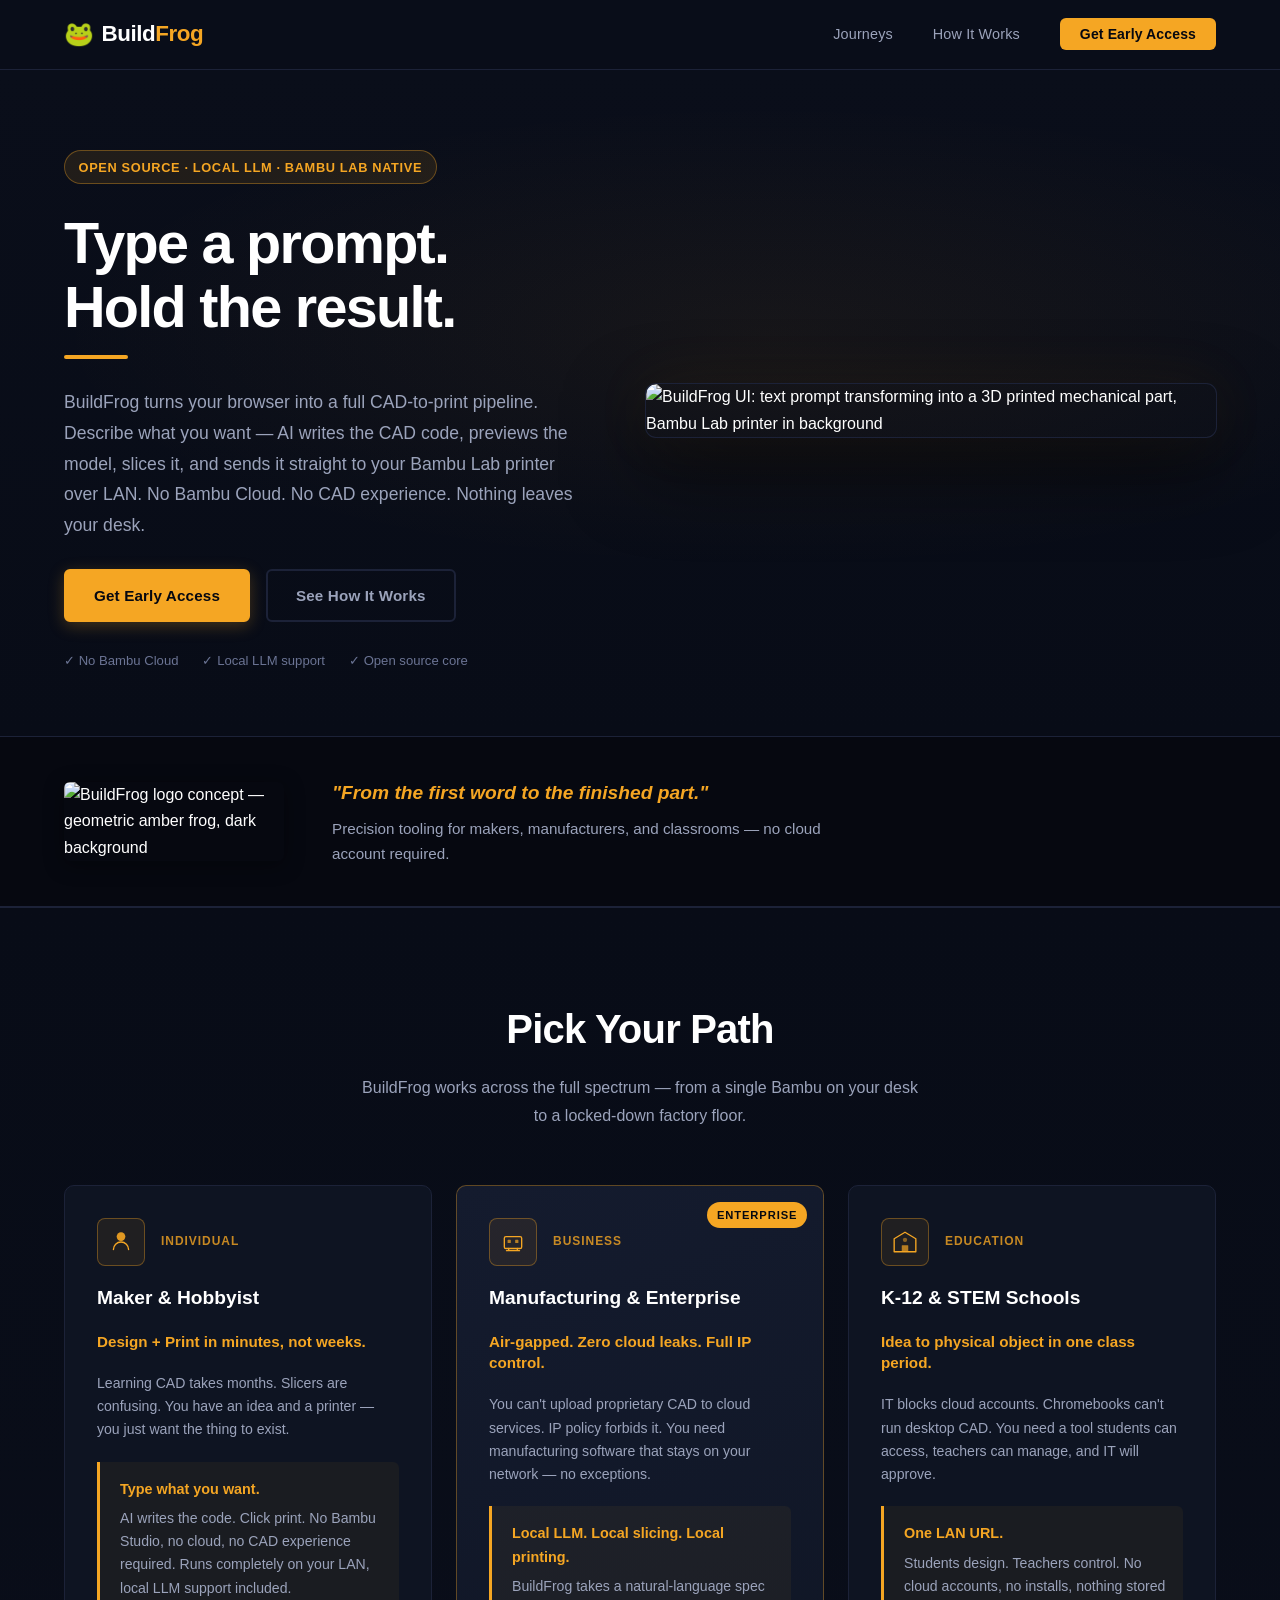
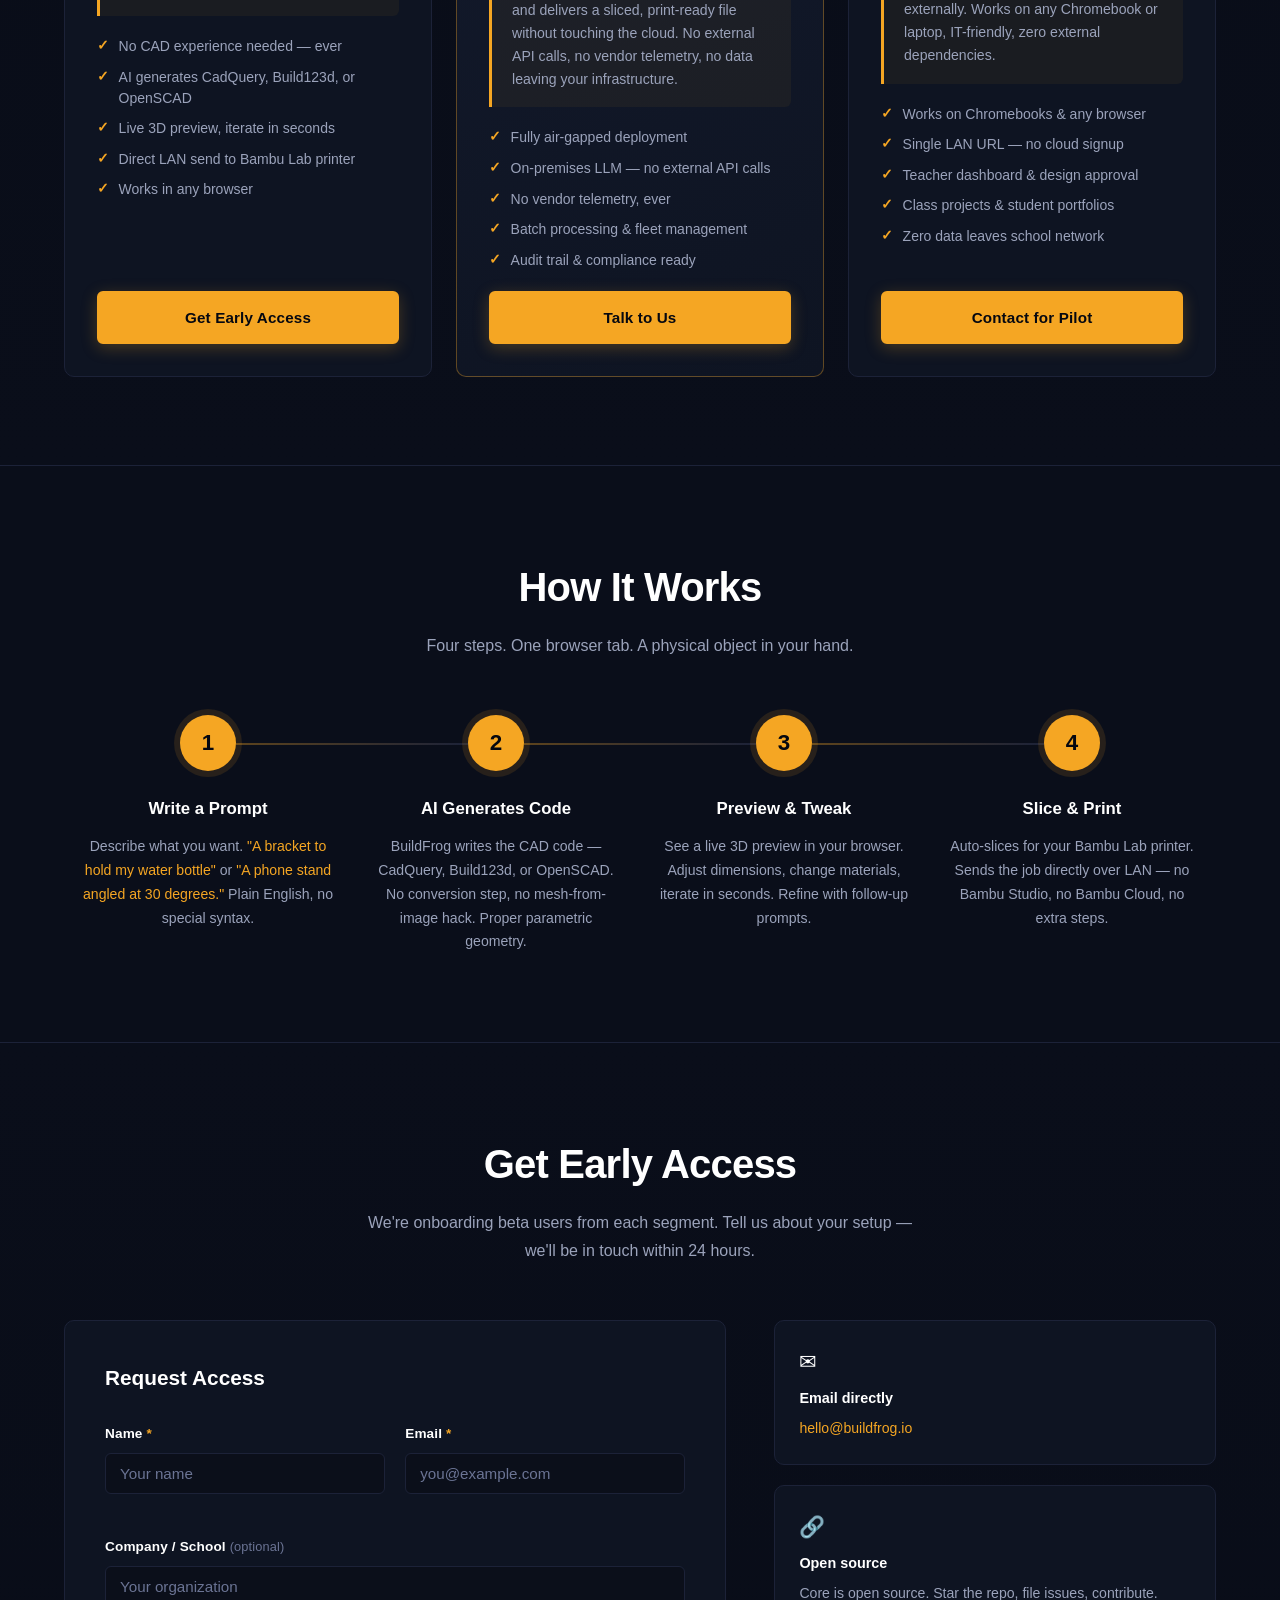
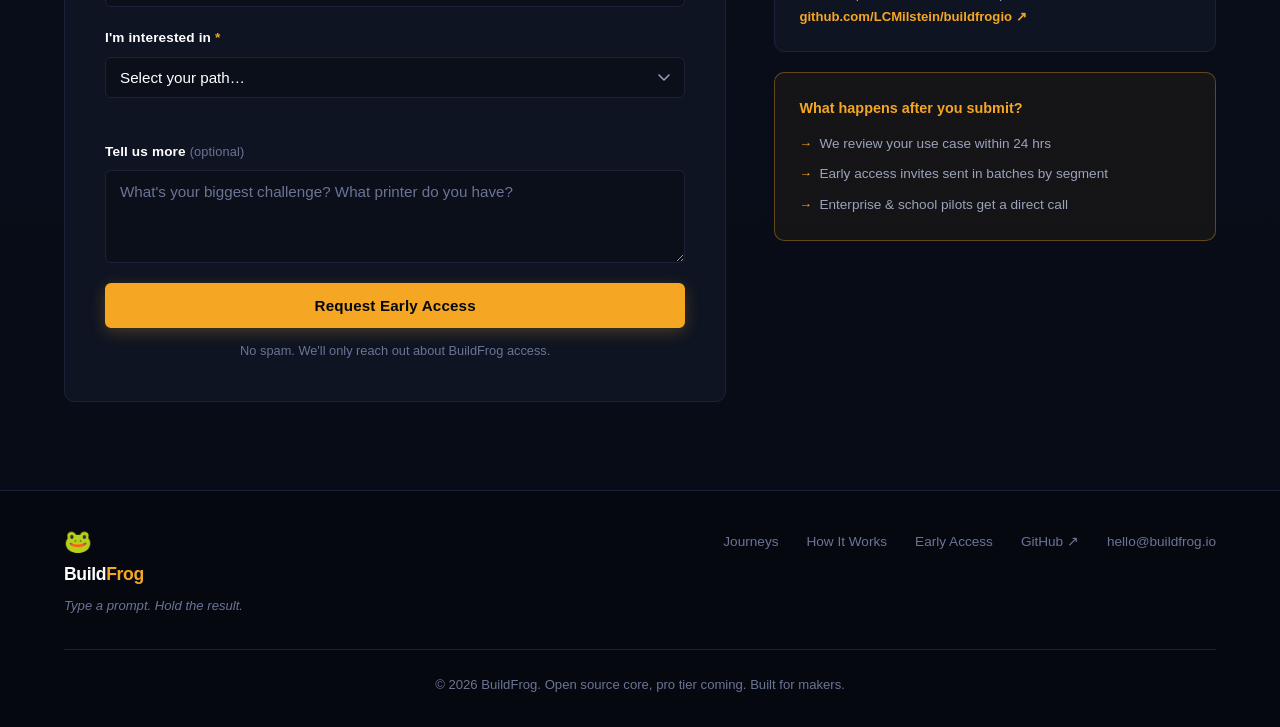
==== landing/index.html @ 538eec7e "BuildFrog — AI text-to-CAD + direct print pipeline Type a prompt, get a physical object. Browser-bas" ====
<!DOCTYPE html>
<html lang="en">
<head>
    <meta charset="UTF-8">
    <meta name="viewport" content="width=device-width, initial-scale=1.0">
    <title>BuildFrog — Type a prompt. Hold the result.</title>
    <meta name="description" content="BuildFrog turns your browser into a full CAD-to-print pipeline. Type what you want, AI generates the model, slices it, and sends it straight to your Bambu Lab printer. No cloud. No CAD experience required.">
    <link rel="stylesheet" href="style.css">
</head>
<body>

    <!-- Navigation -->
    <nav class="navbar" role="navigation" aria-label="Main navigation">
        <div class="container">
            <a href="#" class="logo" aria-label="BuildFrog home">
                <span class="logo-frog">&#x1F438;</span>
                <span class="logo-text">Build<span class="logo-accent">Frog</span></span>
            </a>
            <ul class="nav-links">
                <li><a href="#journeys">Journeys</a></li>
                <li><a href="#how-it-works">How It Works</a></li>
                <li><a href="#contact" class="nav-cta">Get Early Access</a></li>
            </ul>
            <button class="nav-toggle" aria-label="Toggle navigation" aria-expanded="false" aria-controls="nav-links-mobile">
                <span></span><span></span><span></span>
            </button>
        </div>
        <div class="nav-mobile" id="nav-links-mobile" aria-hidden="true">
            <ul>
                <li><a href="#journeys">Journeys</a></li>
                <li><a href="#how-it-works">How It Works</a></li>
                <li><a href="#contact">Get Early Access</a></li>
            </ul>
        </div>
    </nav>

    <!-- Hero Section -->
    <section class="hero" aria-labelledby="hero-heading">
        <div class="container">
            <div class="hero-content">
                <div class="hero-badge">Open Source · Local LLM · Bambu Lab Native</div>
                <h1 class="hero-title" id="hero-heading">Type a prompt.<br>Hold the result.</h1>
                <p class="hero-subtitle">
                    BuildFrog turns your browser into a full CAD-to-print pipeline. Describe what you want — AI writes the CAD code, previews the model, slices it, and sends it straight to your Bambu Lab printer over LAN. No Bambu Cloud. No CAD experience. Nothing leaves your desk.
                </p>
                <div class="hero-cta">
                    <a href="#contact" class="btn btn-primary">Get Early Access</a>
                    <!-- TODO: Replace with public GitHub repo URL -->
                    <!-- <a href="https://github.com/LCMilstein/buildfrogio" class="btn btn-secondary" target="_blank" rel="noopener noreferrer">View on GitHub</a> -->
                    <a href="#how-it-works" class="btn btn-ghost">See How It Works</a>
                </div>
                <div class="hero-trust">
                    <span>&#10003; No Bambu Cloud</span>
                    <span>&#10003; Local LLM support</span>
                    <span>&#10003; Open source core</span>
                </div>
            </div>
            <div class="hero-image">
                <img
                    src="https://v3b.fal.media/files/b/0a9d69f2/C8vkOnry73rWMumjMCuA2.jpg"
                    alt="BuildFrog UI: text prompt transforming into a 3D printed mechanical part, Bambu Lab printer in background"
                    loading="eager"
                />
            </div>
        </div>
    </section>

    <!-- Brand / Logo Section -->
    <section class="brand-strip" aria-hidden="true">
        <div class="container brand-strip-inner">
            <img
                src="https://v3b.fal.media/files/b/0a9d69ee/hjXOh2X1Ez4b54P9T4LZM.jpg"
                alt="BuildFrog logo concept — geometric amber frog, dark background"
                class="brand-logo-img"
                loading="lazy"
            />
            <div class="brand-strip-copy">
                <p class="brand-strip-tagline">"From the first word to the finished part."</p>
                <p class="brand-strip-sub">Precision tooling for makers, manufacturers, and classrooms — no cloud account required.</p>
            </div>
        </div>
    </section>

    <!-- Three Journeys Section -->
    <section class="journeys" id="journeys" aria-labelledby="journeys-heading">
        <div class="container">
            <h2 class="section-title" id="journeys-heading">Pick Your Path</h2>
            <p class="section-subtitle">BuildFrog works across the full spectrum — from a single Bambu on your desk to a locked-down factory floor.</p>
            <div class="journeys-grid">

                <!-- Individual Journey -->
                <div class="journey-card individual" tabindex="0">
                    <div class="journey-card-top">
                        <div class="journey-icon" aria-hidden="true">
                            <svg viewBox="0 0 48 48" fill="none" xmlns="http://www.w3.org/2000/svg">
                                <circle cx="24" cy="14" r="8" fill="#F5A623" opacity="0.9"/>
                                <path d="M10 38c0-7.732 6.268-14 14-14s14 6.268 14 14" stroke="#F5A623" stroke-width="2.5" stroke-linecap="round" fill="none"/>
                            </svg>
                        </div>
                        <div class="journey-label">Individual</div>
                    </div>
                    <h3 class="journey-title">Maker &amp; Hobbyist</h3>
                    <p class="journey-headline">Design + Print in minutes, not weeks.</p>
                    <p class="journey-problem">
                        Learning CAD takes months. Slicers are confusing. You have an idea and a printer — you just want the thing to exist.
                    </p>
                    <blockquote class="journey-value">
                        <strong>Type what you want.</strong> AI writes the code. Click print. No Bambu Studio, no cloud, no CAD experience required. Runs completely on your LAN, local LLM support included.
                    </blockquote>
                    <ul class="journey-benefits">
                        <li>No CAD experience needed — ever</li>
                        <li>AI generates CadQuery, Build123d, or OpenSCAD</li>
                        <li>Live 3D preview, iterate in seconds</li>
                        <li>Direct LAN send to Bambu Lab printer</li>
                        <li>Works in any browser</li>
                    </ul>
                    <a href="#contact" class="btn btn-primary full-width">Get Early Access</a>
                </div>

                <!-- Business Journey -->
                <div class="journey-card business featured" tabindex="0">
                    <div class="featured-badge">Enterprise</div>
                    <div class="journey-card-top">
                        <div class="journey-icon" aria-hidden="true">
                            <svg viewBox="0 0 48 48" fill="none" xmlns="http://www.w3.org/2000/svg">
                                <rect x="8" y="14" width="32" height="22" rx="3" stroke="#F5A623" stroke-width="2.5" fill="none"/>
                                <path d="M16 36v4M32 36v4M12 40h24" stroke="#F5A623" stroke-width="2.5" stroke-linecap="round"/>
                                <rect x="14" y="20" width="6" height="6" rx="1" fill="#F5A623" opacity="0.7"/>
                                <rect x="28" y="20" width="6" height="6" rx="1" fill="#F5A623" opacity="0.7"/>
                            </svg>
                        </div>
                        <div class="journey-label">Business</div>
                    </div>
                    <h3 class="journey-title">Manufacturing &amp; Enterprise</h3>
                    <p class="journey-headline">Air-gapped. Zero cloud leaks. Full IP control.</p>
                    <p class="journey-problem">
                        You can't upload proprietary CAD to cloud services. IP policy forbids it. You need manufacturing software that stays on your network — no exceptions.
                    </p>
                    <blockquote class="journey-value">
                        <strong>Local LLM. Local slicing. Local printing.</strong> BuildFrog takes a natural-language spec and delivers a sliced, print-ready file without touching the cloud. No external API calls, no vendor telemetry, no data leaving your infrastructure.
                    </blockquote>
                    <ul class="journey-benefits">
                        <li>Fully air-gapped deployment</li>
                        <li>On-premises LLM — no external API calls</li>
                        <li>No vendor telemetry, ever</li>
                        <li>Batch processing &amp; fleet management</li>
                        <li>Audit trail &amp; compliance ready</li>
                    </ul>
                    <a href="#contact" class="btn btn-primary full-width">Talk to Us</a>
                </div>

                <!-- School Journey -->
                <div class="journey-card school" tabindex="0">
                    <div class="journey-card-top">
                        <div class="journey-icon" aria-hidden="true">
                            <svg viewBox="0 0 48 48" fill="none" xmlns="http://www.w3.org/2000/svg">
                                <path d="M24 6L44 18V42H4V18L24 6Z" stroke="#F5A623" stroke-width="2.5" stroke-linejoin="round" fill="none"/>
                                <rect x="18" y="30" width="12" height="12" rx="1" fill="#F5A623" opacity="0.7"/>
                                <circle cx="24" cy="20" r="4" fill="#F5A623" opacity="0.5"/>
                            </svg>
                        </div>
                        <div class="journey-label">Education</div>
                    </div>
                    <h3 class="journey-title">K-12 &amp; STEM Schools</h3>
                    <p class="journey-headline">Idea to physical object in one class period.</p>
                    <p class="journey-problem">
                        IT blocks cloud accounts. Chromebooks can't run desktop CAD. You need a tool students can access, teachers can manage, and IT will approve.
                    </p>
                    <blockquote class="journey-value">
                        <strong>One LAN URL.</strong> Students design. Teachers control. No cloud accounts, no installs, nothing stored externally. Works on any Chromebook or laptop, IT-friendly, zero external dependencies.
                    </blockquote>
                    <ul class="journey-benefits">
                        <li>Works on Chromebooks &amp; any browser</li>
                        <li>Single LAN URL — no cloud signup</li>
                        <li>Teacher dashboard &amp; design approval</li>
                        <li>Class projects &amp; student portfolios</li>
                        <li>Zero data leaves school network</li>
                    </ul>
                    <a href="#contact" class="btn btn-primary full-width">Contact for Pilot</a>
                </div>

            </div>
        </div>
    </section>

    <!-- How It Works Section -->
    <section class="how-it-works" id="how-it-works" aria-labelledby="hiw-heading">
        <div class="container">
            <h2 class="section-title" id="hiw-heading">How It Works</h2>
            <p class="section-subtitle">Four steps. One browser tab. A physical object in your hand.</p>
            <div class="steps-grid">

                <div class="step">
                    <div class="step-number" aria-label="Step 1">1</div>
                    <div class="step-connector" aria-hidden="true"></div>
                    <div class="step-content">
                        <h3>Write a Prompt</h3>
                        <p>Describe what you want. <em>"A bracket to hold my water bottle"</em> or <em>"A phone stand angled at 30 degrees."</em> Plain English, no special syntax.</p>
                    </div>
                </div>

                <div class="step">
                    <div class="step-number" aria-label="Step 2">2</div>
                    <div class="step-connector" aria-hidden="true"></div>
                    <div class="step-content">
                        <h3>AI Generates Code</h3>
                        <p>BuildFrog writes the CAD code — CadQuery, Build123d, or OpenSCAD. No conversion step, no mesh-from-image hack. Proper parametric geometry.</p>
                    </div>
                </div>

                <div class="step">
                    <div class="step-number" aria-label="Step 3">3</div>
                    <div class="step-connector" aria-hidden="true"></div>
                    <div class="step-content">
                        <h3>Preview &amp; Tweak</h3>
                        <p>See a live 3D preview in your browser. Adjust dimensions, change materials, iterate in seconds. Refine with follow-up prompts.</p>
                    </div>
                </div>

                <div class="step last">
                    <div class="step-number" aria-label="Step 4">4</div>
                    <div class="step-content">
                        <h3>Slice &amp; Print</h3>
                        <p>Auto-slices for your Bambu Lab printer. Sends the job directly over LAN — no Bambu Studio, no Bambu Cloud, no extra steps.</p>
                    </div>
                </div>

            </div>
        </div>
    </section>

    <!-- Contact / Early Access Section -->
    <section class="contact" id="contact" aria-labelledby="contact-heading">
        <div class="container">
            <h2 class="section-title" id="contact-heading">Get Early Access</h2>
            <p class="section-subtitle">We're onboarding beta users from each segment. Tell us about your setup — we'll be in touch within 24 hours.</p>
            <div class="contact-wrapper">

                <div class="contact-form-wrap">
                    <h3>Request Access</h3>
                    <form
                        id="contactForm"
                        action="https://formspree.io/f/xjgdwopn"
                        method="POST"
                        novalidate
                        aria-label="Early access request form"
                    >
                        <div class="form-row">
                            <div class="form-group">
                                <label for="name">Name <span class="required" aria-hidden="true">*</span></label>
                                <input type="text" id="name" name="name" required placeholder="Your name" autocomplete="name">
                                <span class="field-error" id="name-error" role="alert"></span>
                            </div>
                            <div class="form-group">
                                <label for="email">Email <span class="required" aria-hidden="true">*</span></label>
                                <input type="email" id="email" name="email" required placeholder="you@example.com" autocomplete="email">
                                <span class="field-error" id="email-error" role="alert"></span>
                            </div>
                        </div>
                        <div class="form-group">
                            <label for="company">Company / School <span class="optional">(optional)</span></label>
                            <input type="text" id="company" name="company" placeholder="Your organization" autocomplete="organization">
                        </div>
                        <div class="form-group">
                            <label for="usecase">I'm interested in <span class="required" aria-hidden="true">*</span></label>
                            <select id="usecase" name="usecase" required>
                                <option value="">Select your path…</option>
                                <option value="individual">Individual Maker / Hobbyist</option>
                                <option value="business">Manufacturing / Enterprise</option>
                                <option value="school">K-12 / STEM School</option>
                                <option value="other">Other</option>
                            </select>
                            <span class="field-error" id="usecase-error" role="alert"></span>
                        </div>
                        <div class="form-group">
                            <label for="message">Tell us more <span class="optional">(optional)</span></label>
                            <textarea id="message" name="message" rows="4" placeholder="What's your biggest challenge? What printer do you have?"></textarea>
                        </div>
                        <button type="submit" class="btn btn-primary full-width" id="submitBtn">Request Early Access</button>
                    </form>
                    <div id="formStatus" role="alert" aria-live="polite"></div>
                    <p class="form-note">No spam. We'll only reach out about BuildFrog access.</p>
                </div>

                <div class="contact-info">
                    <div class="contact-info-card">
                        <div class="contact-info-icon" aria-hidden="true">&#9993;</div>
                        <h4>Email directly</h4>
                        <!-- TODO: Set up email forwarding for hello@buildfrog.io -->
                        <p><a href="mailto:hello@buildfrog.io">hello@buildfrog.io</a></p>
                    </div>
                    <div class="contact-info-card">
                        <div class="contact-info-icon" aria-hidden="true">&#128279;</div>
                        <h4>Open source</h4>
                        <!-- TODO: Replace with public GitHub repo URL -->
                        <p>Core is open source. Star the repo, file issues, contribute.<br>
                        <a href="https://github.com/LCMilstein/buildfrogio" target="_blank" rel="noopener noreferrer" class="github-link">github.com/LCMilstein/buildfrogio &#8599;</a></p>
                    </div>
                    <div class="contact-highlight">
                        <p class="contact-highlight-title">What happens after you submit?</p>
                        <ul>
                            <li>We review your use case within 24 hrs</li>
                            <li>Early access invites sent in batches by segment</li>
                            <li>Enterprise &amp; school pilots get a direct call</li>
                        </ul>
                    </div>
                </div>

            </div>
        </div>
    </section>

    <!-- Footer -->
    <footer class="footer">
        <div class="container">
            <div class="footer-inner">
                <div class="footer-brand">
                    <span class="logo-frog">&#x1F438;</span>
                    <span class="footer-logo-text">Build<span class="logo-accent">Frog</span></span>
                    <p class="footer-tagline">Type a prompt. Hold the result.</p>
                </div>
                <div class="footer-links">
                    <a href="#journeys">Journeys</a>
                    <a href="#how-it-works">How It Works</a>
                    <a href="#contact">Early Access</a>
                    <!-- TODO: Replace with public GitHub repo URL -->
                    <a href="https://github.com/LCMilstein/buildfrogio" target="_blank" rel="noopener noreferrer">GitHub &#8599;</a>
                    <!-- TODO: Set up email forwarding for hello@buildfrog.io -->
                    <a href="mailto:hello@buildfrog.io">hello@buildfrog.io</a>
                </div>
            </div>
            <div class="footer-bottom">
                <p>&copy; 2026 BuildFrog. Open source core, pro tier coming. Built for makers.</p>
            </div>
        </div>
    </footer>

    <script>
        // ─── Mobile nav toggle ───────────────────────────────────────────────
        const navToggle = document.querySelector('.nav-toggle');
        const navMobile = document.querySelector('.nav-mobile');

        navToggle.addEventListener('click', function () {
            const isOpen = navMobile.classList.toggle('open');
            navToggle.setAttribute('aria-expanded', isOpen);
            navMobile.setAttribute('aria-hidden', !isOpen);
        });

        // Close mobile nav on link click
        navMobile.querySelectorAll('a').forEach(link => {
            link.addEventListener('click', () => {
                navMobile.classList.remove('open');
                navToggle.setAttribute('aria-expanded', 'false');
                navMobile.setAttribute('aria-hidden', 'true');
            });
        });

        // ─── Smooth scroll for anchor links ─────────────────────────────────
        document.querySelectorAll('a[href^="#"]').forEach(anchor => {
            anchor.addEventListener('click', function (e) {
                const href = this.getAttribute('href');
                if (href.length > 1) {
                    e.preventDefault();
                    const target = document.querySelector(href);
                    if (target) {
                        target.scrollIntoView({ behavior: 'smooth' });
                        target.focus({ preventScroll: true });
                    }
                }
            });
        });

        // ─── Form validation ─────────────────────────────────────────────────
        function validateForm() {
            let valid = true;

            const name = document.getElementById('name');
            const nameErr = document.getElementById('name-error');
            if (!name.value.trim()) {
                nameErr.textContent = 'Please enter your name.';
                name.setAttribute('aria-invalid', 'true');
                valid = false;
            } else {
                nameErr.textContent = '';
                name.removeAttribute('aria-invalid');
            }

            const email = document.getElementById('email');
            const emailErr = document.getElementById('email-error');
            const emailPattern = /^[^\s@]+@[^\s@]+\.[^\s@]+$/;
            if (!email.value.trim() || !emailPattern.test(email.value)) {
                emailErr.textContent = 'Please enter a valid email address.';
                email.setAttribute('aria-invalid', 'true');
                valid = false;
            } else {
                emailErr.textContent = '';
                email.removeAttribute('aria-invalid');
            }

            const usecase = document.getElementById('usecase');
            const usecaseErr = document.getElementById('usecase-error');
            if (!usecase.value) {
                usecaseErr.textContent = 'Please select your path.';
                usecase.setAttribute('aria-invalid', 'true');
                valid = false;
            } else {
                usecaseErr.textContent = '';
                usecase.removeAttribute('aria-invalid');
            }

            return valid;
        }

        // ─── Form submission (Formspree) ─────────────────────────────────────
        const contactForm = document.getElementById('contactForm');
        const submitBtn = document.getElementById('submitBtn');
        const formStatus = document.getElementById('formStatus');

        contactForm.addEventListener('submit', async function (e) {
            e.preventDefault();

            if (!validateForm()) {
                formStatus.innerHTML = '<p class="form-msg error">Please fix the errors above and try again.</p>';
                return;
            }

            const originalText = submitBtn.textContent;
            submitBtn.textContent = 'Sending…';
            submitBtn.disabled = true;
            formStatus.innerHTML = '';

            try {
                const formData = new FormData(this);
                const response = await fetch(this.action, {
                    method: 'POST',
                    body: formData,
                    headers: { 'Accept': 'application/json' }
                });

                if (response.ok) {
                    formStatus.innerHTML = '<p class="form-msg success">&#10003; You\'re on the list! We\'ll be in touch within 24 hours.</p>';
                    this.reset();
                    submitBtn.textContent = 'Sent!';
                    setTimeout(() => {
                        submitBtn.textContent = originalText;
                        submitBtn.disabled = false;
                    }, 4000);
                } else {
                    const data = await response.json().catch(() => ({}));
                    if (data.errors) {
                        throw new Error(data.errors.map(err => err.message).join(', '));
                    }
                    throw new Error('Submission failed. Please try again.');
                }
            } catch (err) {
                formStatus.innerHTML = `<p class="form-msg error">&#10007; ${err.message || 'Something went wrong. Please email us directly at hello@buildfrog.io'}</p>`;
                submitBtn.textContent = originalText;
                submitBtn.disabled = false;
            }
        });

        // ─── Scroll-triggered fade-in ────────────────────────────────────────
        const observer = new IntersectionObserver(
            entries => entries.forEach(entry => {
                if (entry.isIntersecting) {
                    entry.target.classList.add('visible');
                    observer.unobserve(entry.target);
                }
            }),
            { threshold: 0.1, rootMargin: '0px 0px -40px 0px' }
        );

        document.querySelectorAll('.journey-card, .step, .contact-info-card').forEach(el => {
            el.classList.add('fade-in');
            observer.observe(el);
        });
    </script>

</body>
</html>
---- landing/style.css ----
/* ============================================
   BuildFrog Landing Page — style.css
   Dark theme, amber/gold accent, responsive
   ============================================ */

* {
    margin: 0;
    padding: 0;
    box-sizing: border-box;
}

:root {
    --amber: #F5A623;
    --amber-dark: #d4891a;
    --amber-light: #ffc55e;
    --dark-bg: #0a0e1a;
    --darker-bg: #060810;
    --card-bg: #0e1422;
    --card-bg-hover: #121929;
    --text-primary: #ffffff;
    --text-secondary: #9ba3bb;
    --text-muted: #6b7494;
    --border: #1c2238;
    --border-amber: rgba(245, 166, 35, 0.35);
    --transition: all 0.25s ease;
    --radius: 10px;
    --radius-sm: 6px;
}

html {
    scroll-behavior: smooth;
}

body {
    font-family: -apple-system, BlinkMacSystemFont, 'Segoe UI', Roboto, 'Helvetica Neue', Arial, sans-serif;
    background-color: var(--dark-bg);
    color: var(--text-primary);
    line-height: 1.65;
    -webkit-font-smoothing: antialiased;
}

.container {
    max-width: 1200px;
    margin: 0 auto;
    padding: 0 24px;
}

/* ============================================
   Navigation
   ============================================ */

.navbar {
    position: sticky;
    top: 0;
    background: rgba(10, 14, 26, 0.92);
    backdrop-filter: blur(12px);
    -webkit-backdrop-filter: blur(12px);
    border-bottom: 1px solid var(--border);
    z-index: 200;
}

.navbar .container {
    display: flex;
    justify-content: space-between;
    align-items: center;
    padding-top: 1rem;
    padding-bottom: 1rem;
}

.logo {
    display: flex;
    align-items: center;
    gap: 0.5rem;
    text-decoration: none;
    font-size: 1.4rem;
    font-weight: 800;
    letter-spacing: -0.02em;
    color: var(--text-primary);
}

.logo-frog {
    font-size: 1.5rem;
    line-height: 1;
}

.logo-accent {
    color: var(--amber);
}

.nav-links {
    display: flex;
    list-style: none;
    gap: 2.5rem;
    align-items: center;
}

.nav-links a {
    color: var(--text-secondary);
    text-decoration: none;
    font-size: 0.9rem;
    font-weight: 500;
    transition: var(--transition);
    letter-spacing: 0.01em;
}

.nav-links a:hover {
    color: var(--text-primary);
}

.nav-links .nav-cta {
    background: var(--amber);
    color: var(--darker-bg);
    padding: 0.5rem 1.25rem;
    border-radius: var(--radius-sm);
    font-weight: 700;
    font-size: 0.875rem;
}

.nav-links .nav-cta:hover {
    background: var(--amber-light);
    color: var(--darker-bg);
}

/* Mobile hamburger */
.nav-toggle {
    display: none;
    flex-direction: column;
    gap: 5px;
    background: none;
    border: none;
    cursor: pointer;
    padding: 4px;
}

.nav-toggle span {
    display: block;
    width: 22px;
    height: 2px;
    background: var(--text-secondary);
    border-radius: 2px;
    transition: var(--transition);
}

.nav-mobile {
    display: none;
    border-top: 1px solid var(--border);
}

.nav-mobile.open {
    display: block;
}

.nav-mobile ul {
    list-style: none;
    padding: 1rem 24px 1.5rem;
    display: flex;
    flex-direction: column;
    gap: 1rem;
}

.nav-mobile a {
    color: var(--text-secondary);
    text-decoration: none;
    font-size: 1rem;
    font-weight: 500;
    transition: var(--transition);
}

.nav-mobile a:hover {
    color: var(--amber);
}

/* ============================================
   Hero
   ============================================ */

.hero {
    padding: 5rem 0 4rem;
    background: radial-gradient(ellipse 80% 50% at 60% 40%, rgba(245, 166, 35, 0.06) 0%, transparent 70%),
                linear-gradient(180deg, #0a0e1a 0%, #080c17 100%);
    overflow: hidden;
}

.hero .container {
    display: grid;
    grid-template-columns: 1fr 1.1fr;
    gap: 4rem;
    align-items: center;
}

.hero-content {
    display: flex;
    flex-direction: column;
    gap: 1.75rem;
}

.hero-badge {
    display: inline-flex;
    align-items: center;
    gap: 0.5rem;
    background: rgba(245, 166, 35, 0.1);
    border: 1px solid var(--border-amber);
    color: var(--amber);
    font-size: 0.8rem;
    font-weight: 600;
    letter-spacing: 0.05em;
    text-transform: uppercase;
    padding: 0.35rem 0.85rem;
    border-radius: 100px;
    width: fit-content;
}

.hero-title {
    font-size: clamp(2.4rem, 5vw, 3.6rem);
    font-weight: 800;
    line-height: 1.1;
    letter-spacing: -0.03em;
    color: var(--text-primary);
}

.hero-title::after {
    content: '';
    display: block;
    width: 4rem;
    height: 4px;
    background: var(--amber);
    margin-top: 1rem;
    border-radius: 2px;
}

.hero-subtitle {
    font-size: 1.1rem;
    color: var(--text-secondary);
    max-width: 520px;
    line-height: 1.75;
}

.hero-cta {
    display: flex;
    gap: 1rem;
    flex-wrap: wrap;
}

.hero-trust {
    display: flex;
    gap: 1.5rem;
    flex-wrap: wrap;
    font-size: 0.82rem;
    color: var(--text-muted);
    font-weight: 500;
}

.hero-trust span::before {
    color: var(--amber);
    margin-right: 0.3rem;
}

.hero-image {
    position: relative;
    border-radius: var(--radius);
    overflow: hidden;
    box-shadow:
        0 0 0 1px var(--border),
        0 30px 80px rgba(0, 0, 0, 0.6),
        0 0 60px rgba(245, 166, 35, 0.08);
}

.hero-image img {
    display: block;
    width: 100%;
    height: auto;
    border-radius: var(--radius);
}

/* ============================================
   Brand Strip
   ============================================ */

.brand-strip {
    background: var(--darker-bg);
    border-top: 1px solid var(--border);
    border-bottom: 1px solid var(--border);
    padding: 2.5rem 0;
}

.brand-strip-inner {
    display: flex;
    align-items: center;
    gap: 3rem;
}

.brand-logo-img {
    width: 220px;
    height: auto;
    border-radius: var(--radius-sm);
    flex-shrink: 0;
    box-shadow: 0 4px 20px rgba(0,0,0,0.4);
}

.brand-strip-tagline {
    font-size: 1.2rem;
    font-weight: 700;
    color: var(--amber);
    font-style: italic;
    margin-bottom: 0.5rem;
}

.brand-strip-sub {
    color: var(--text-secondary);
    font-size: 0.95rem;
    max-width: 520px;
}

/* ============================================
   Buttons
   ============================================ */

.btn {
    display: inline-block;
    padding: 0.75rem 1.75rem;
    border: 2px solid transparent;
    border-radius: var(--radius-sm);
    font-size: 0.95rem;
    font-weight: 700;
    cursor: pointer;
    text-decoration: none;
    text-align: center;
    font-family: inherit;
    transition: var(--transition);
    letter-spacing: 0.01em;
    white-space: nowrap;
}

.btn-primary {
    background: var(--amber);
    color: var(--darker-bg);
    border-color: var(--amber);
    box-shadow: 0 4px 16px rgba(245, 166, 35, 0.25);
}

.btn-primary:hover {
    background: var(--amber-light);
    border-color: var(--amber-light);
    box-shadow: 0 6px 24px rgba(245, 166, 35, 0.4);
    transform: translateY(-2px);
}

.btn-primary:active {
    transform: translateY(0);
}

.btn-primary:focus-visible {
    outline: 3px solid var(--amber);
    outline-offset: 3px;
}

.btn-secondary {
    background: transparent;
    color: var(--amber);
    border-color: var(--amber);
}

.btn-secondary:hover {
    background: rgba(245, 166, 35, 0.1);
    transform: translateY(-2px);
}

.btn-ghost {
    background: transparent;
    color: var(--text-secondary);
    border-color: var(--border);
}

.btn-ghost:hover {
    color: var(--text-primary);
    border-color: var(--text-secondary);
    transform: translateY(-2px);
}

.btn.full-width {
    width: 100%;
    justify-content: center;
}

/* ============================================
   Section shared styles
   ============================================ */

section {
    padding: 5.5rem 0;
}

.section-title {
    font-size: clamp(1.8rem, 3.5vw, 2.5rem);
    font-weight: 800;
    text-align: center;
    margin-bottom: 0.75rem;
    color: var(--text-primary);
    letter-spacing: -0.02em;
}

.section-title span {
    color: var(--amber);
}

.section-subtitle {
    text-align: center;
    color: var(--text-secondary);
    font-size: 1rem;
    max-width: 560px;
    margin: 0 auto 3.5rem;
    line-height: 1.7;
}

/* ============================================
   Journeys
   ============================================ */

.journeys {
    background: linear-gradient(180deg, #080c17 0%, var(--dark-bg) 100%);
    border-top: 1px solid var(--border);
    border-bottom: 1px solid var(--border);
}

.journeys-grid {
    display: grid;
    grid-template-columns: repeat(3, 1fr);
    gap: 1.5rem;
}

.journey-card {
    background: var(--card-bg);
    border: 1px solid var(--border);
    border-radius: var(--radius);
    padding: 2rem;
    display: flex;
    flex-direction: column;
    gap: 1.25rem;
    position: relative;
    overflow: hidden;
    transition: var(--transition);
    outline: none;
}

.journey-card::after {
    content: '';
    position: absolute;
    inset: 0;
    border-radius: var(--radius);
    border: 2px solid transparent;
    transition: var(--transition);
    pointer-events: none;
}

.journey-card:hover,
.journey-card:focus {
    background: var(--card-bg-hover);
    transform: translateY(-6px);
    box-shadow: 0 20px 50px rgba(0, 0, 0, 0.4), 0 0 0 1px var(--border-amber);
}

.journey-card:hover::after,
.journey-card:focus::after {
    border-color: var(--border-amber);
}

/* Featured card */
.journey-card.featured {
    border-color: var(--border-amber);
    background: linear-gradient(160deg, #141b2e 0%, var(--card-bg) 100%);
}

.featured-badge {
    position: absolute;
    top: 1rem;
    right: 1rem;
    background: var(--amber);
    color: var(--darker-bg);
    font-size: 0.7rem;
    font-weight: 800;
    letter-spacing: 0.08em;
    text-transform: uppercase;
    padding: 0.25rem 0.6rem;
    border-radius: 100px;
}

.journey-card-top {
    display: flex;
    align-items: center;
    gap: 1rem;
}

.journey-icon {
    width: 48px;
    height: 48px;
    flex-shrink: 0;
    background: rgba(245, 166, 35, 0.08);
    border: 1px solid var(--border-amber);
    border-radius: 8px;
    display: flex;
    align-items: center;
    justify-content: center;
    padding: 10px;
}

.journey-icon svg {
    width: 100%;
    height: 100%;
}

.journey-label {
    font-size: 0.75rem;
    font-weight: 700;
    letter-spacing: 0.08em;
    text-transform: uppercase;
    color: var(--amber);
    opacity: 0.8;
}

.journey-title {
    font-size: 1.2rem;
    font-weight: 700;
    color: var(--text-primary);
    line-height: 1.3;
}

.journey-headline {
    font-size: 0.95rem;
    font-weight: 600;
    color: var(--amber);
    line-height: 1.4;
}

.journey-problem {
    color: var(--text-secondary);
    font-size: 0.88rem;
    line-height: 1.65;
}

.journey-value {
    padding: 1rem 1rem 1rem 1.25rem;
    background: rgba(245, 166, 35, 0.05);
    border-left: 3px solid var(--amber);
    border-radius: 0 var(--radius-sm) var(--radius-sm) 0;
    color: var(--text-secondary);
    font-size: 0.88rem;
    line-height: 1.65;
    font-style: normal;
    margin: 0;
}

.journey-value strong {
    color: var(--amber);
    display: block;
    margin-bottom: 0.35rem;
    font-size: 0.9rem;
}

.journey-benefits {
    list-style: none;
    display: flex;
    flex-direction: column;
    gap: 0.6rem;
    flex: 1;
}

.journey-benefits li {
    display: flex;
    align-items: flex-start;
    gap: 0.6rem;
    color: var(--text-secondary);
    font-size: 0.875rem;
    line-height: 1.5;
}

.journey-benefits li::before {
    content: '✓';
    color: var(--amber);
    font-weight: 700;
    font-size: 0.85rem;
    line-height: 1.5;
    flex-shrink: 0;
}

/* ============================================
   How It Works
   ============================================ */

.how-it-works {
    background: var(--dark-bg);
}

.steps-grid {
    display: grid;
    grid-template-columns: repeat(4, 1fr);
    gap: 0;
    position: relative;
}

.step {
    display: flex;
    flex-direction: column;
    align-items: center;
    padding: 0 1rem;
    position: relative;
    text-align: center;
}

.step-number {
    width: 56px;
    height: 56px;
    display: flex;
    align-items: center;
    justify-content: center;
    background: var(--amber);
    color: var(--darker-bg);
    font-size: 1.4rem;
    font-weight: 800;
    border-radius: 50%;
    flex-shrink: 0;
    margin-bottom: 1.5rem;
    position: relative;
    z-index: 2;
    box-shadow: 0 0 0 6px rgba(245, 166, 35, 0.12);
}

/* connector line between steps */
.step-connector {
    position: absolute;
    top: 28px;
    left: calc(50% + 28px);
    width: calc(100% - 56px);
    height: 2px;
    background: linear-gradient(90deg, var(--border-amber), var(--border));
    z-index: 1;
}

.step-content h3 {
    font-size: 1.05rem;
    font-weight: 700;
    color: var(--text-primary);
    margin-bottom: 0.75rem;
}

.step-content p {
    color: var(--text-secondary);
    font-size: 0.88rem;
    line-height: 1.7;
}

.step-content em {
    color: var(--amber);
    font-style: normal;
    font-weight: 500;
}

/* ============================================
   Contact
   ============================================ */

.contact {
    background: linear-gradient(180deg, var(--dark-bg) 0%, #080c17 100%);
    border-top: 1px solid var(--border);
}

.contact-wrapper {
    display: grid;
    grid-template-columns: 1.2fr 0.8fr;
    gap: 3rem;
    align-items: start;
}

.contact-form-wrap {
    background: var(--card-bg);
    border: 1px solid var(--border);
    border-radius: var(--radius);
    padding: 2.5rem;
}

.contact-form-wrap h3 {
    font-size: 1.3rem;
    font-weight: 700;
    color: var(--text-primary);
    margin-bottom: 1.75rem;
}

.form-row {
    display: grid;
    grid-template-columns: 1fr 1fr;
    gap: 1.25rem;
}

.form-group {
    display: flex;
    flex-direction: column;
    margin-bottom: 1.25rem;
}

.form-group label {
    font-size: 0.85rem;
    font-weight: 600;
    margin-bottom: 0.45rem;
    color: var(--text-primary);
    letter-spacing: 0.01em;
}

.required {
    color: var(--amber);
}

.optional {
    color: var(--text-muted);
    font-weight: 400;
    font-size: 0.8rem;
}

.form-group input,
.form-group select,
.form-group textarea {
    padding: 0.7rem 0.875rem;
    background: rgba(0, 0, 0, 0.25);
    border: 1px solid var(--border);
    border-radius: var(--radius-sm);
    color: var(--text-primary);
    font-family: inherit;
    font-size: 0.95rem;
    transition: var(--transition);
    -webkit-appearance: none;
    appearance: none;
}

.form-group input:hover,
.form-group select:hover,
.form-group textarea:hover {
    border-color: #2a3252;
}

.form-group input:focus,
.form-group select:focus,
.form-group textarea:focus {
    outline: none;
    border-color: var(--amber);
    background: rgba(245, 166, 35, 0.04);
    box-shadow: 0 0 0 3px rgba(245, 166, 35, 0.12);
}

.form-group input[aria-invalid="true"],
.form-group select[aria-invalid="true"] {
    border-color: #e05252;
}

.form-group input::placeholder,
.form-group textarea::placeholder {
    color: var(--text-muted);
}

.form-group select {
    cursor: pointer;
    background-image: url("data:image/svg+xml,%3Csvg xmlns='http://www.w3.org/2000/svg' width='12' height='8' viewBox='0 0 12 8'%3E%3Cpath d='M1 1l5 5 5-5' stroke='%239ba3bb' stroke-width='1.5' fill='none' stroke-linecap='round'/%3E%3C/svg%3E");
    background-repeat: no-repeat;
    background-position: right 0.875rem center;
    padding-right: 2.5rem;
}

.form-group option {
    background: var(--card-bg);
    color: var(--text-primary);
}

.field-error {
    font-size: 0.8rem;
    color: #e05252;
    margin-top: 0.3rem;
    min-height: 1.1rem;
}

.form-msg {
    padding: 0.875rem 1rem;
    border-radius: var(--radius-sm);
    font-size: 0.9rem;
    font-weight: 500;
    margin-top: 1rem;
    text-align: center;
}

.form-msg.success {
    background: rgba(74, 195, 104, 0.1);
    color: #4ac368;
    border: 1px solid rgba(74, 195, 104, 0.25);
}

.form-msg.error {
    background: rgba(224, 82, 82, 0.1);
    color: #e05252;
    border: 1px solid rgba(224, 82, 82, 0.25);
}

.form-note {
    font-size: 0.8rem;
    color: var(--text-muted);
    margin-top: 0.75rem;
    text-align: center;
}

/* Contact sidebar */
.contact-info {
    display: flex;
    flex-direction: column;
    gap: 1.25rem;
}

.contact-info-card {
    background: var(--card-bg);
    border: 1px solid var(--border);
    border-radius: var(--radius);
    padding: 1.5rem;
}

.contact-info-icon {
    font-size: 1.3rem;
    margin-bottom: 0.5rem;
}

.contact-info-card h4 {
    font-size: 0.9rem;
    font-weight: 700;
    color: var(--text-primary);
    margin-bottom: 0.4rem;
}

.contact-info-card p {
    font-size: 0.88rem;
    color: var(--text-secondary);
    line-height: 1.6;
}

.contact-info-card a {
    color: var(--amber);
    text-decoration: none;
    transition: var(--transition);
}

.contact-info-card a:hover {
    color: var(--amber-light);
    text-decoration: underline;
}

.github-link {
    font-size: 0.82rem;
    font-weight: 600;
}

.contact-highlight {
    background: rgba(245, 166, 35, 0.05);
    border: 1px solid var(--border-amber);
    border-radius: var(--radius);
    padding: 1.5rem;
}

.contact-highlight-title {
    font-size: 0.9rem;
    font-weight: 700;
    color: var(--amber);
    margin-bottom: 0.75rem;
}

.contact-highlight ul {
    list-style: none;
    display: flex;
    flex-direction: column;
    gap: 0.5rem;
}

.contact-highlight li {
    font-size: 0.85rem;
    color: var(--text-secondary);
    padding-left: 1.25rem;
    position: relative;
}

.contact-highlight li::before {
    content: '→';
    position: absolute;
    left: 0;
    color: var(--amber);
    font-size: 0.8rem;
}

/* ============================================
   Footer
   ============================================ */

.footer {
    background: var(--darker-bg);
    border-top: 1px solid var(--border);
    padding: 2.5rem 0 2rem;
}

.footer-inner {
    display: flex;
    justify-content: space-between;
    align-items: flex-start;
    gap: 2rem;
    margin-bottom: 2rem;
    flex-wrap: wrap;
}

.footer-brand {
    display: flex;
    flex-direction: column;
    gap: 0.4rem;
}

.footer-brand .logo-frog {
    font-size: 1.4rem;
}

.footer-logo-text {
    font-size: 1.1rem;
    font-weight: 800;
    color: var(--text-primary);
    letter-spacing: -0.02em;
}

.footer-tagline {
    font-size: 0.82rem;
    color: var(--text-muted);
    font-style: italic;
}

.footer-links {
    display: flex;
    gap: 1.75rem;
    align-items: center;
    flex-wrap: wrap;
}

.footer-links a {
    color: var(--text-muted);
    text-decoration: none;
    font-size: 0.85rem;
    transition: var(--transition);
}

.footer-links a:hover {
    color: var(--amber);
}

.footer-bottom {
    border-top: 1px solid var(--border);
    padding-top: 1.5rem;
    text-align: center;
    color: var(--text-muted);
    font-size: 0.82rem;
}

/* ============================================
   Fade-in animation (JS-driven)
   ============================================ */

.fade-in {
    opacity: 0;
    transform: translateY(20px);
    transition: opacity 0.5s ease, transform 0.5s ease;
}

.fade-in.visible {
    opacity: 1;
    transform: translateY(0);
}

/* Stagger journey cards */
.journey-card:nth-child(2).fade-in { transition-delay: 0.1s; }
.journey-card:nth-child(3).fade-in { transition-delay: 0.2s; }

/* Stagger steps */
.step:nth-child(2).fade-in { transition-delay: 0.1s; }
.step:nth-child(3).fade-in { transition-delay: 0.2s; }
.step:nth-child(4).fade-in { transition-delay: 0.3s; }

/* ============================================
   Responsive — Tablet (≤ 960px)
   ============================================ */

@media (max-width: 960px) {
    .hero .container {
        grid-template-columns: 1fr;
        gap: 2.5rem;
    }

    .hero {
        padding: 3.5rem 0 3rem;
    }

    .hero-image {
        max-width: 560px;
        margin: 0 auto;
    }

    .journeys-grid {
        grid-template-columns: 1fr;
        max-width: 540px;
        margin: 0 auto;
    }

    .steps-grid {
        grid-template-columns: 1fr 1fr;
        gap: 2.5rem;
    }

    .step-connector {
        display: none;
    }

    .contact-wrapper {
        grid-template-columns: 1fr;
    }

    .brand-strip-inner {
        flex-direction: column;
        text-align: center;
        gap: 1.5rem;
    }

    .brand-strip-sub {
        max-width: 100%;
    }

    .nav-links {
        display: none;
    }

    .nav-toggle {
        display: flex;
    }
}

/* ============================================
   Responsive — Mobile (≤ 600px)
   ============================================ */

@media (max-width: 600px) {
    section {
        padding: 3.5rem 0;
    }

    .hero {
        padding: 2.5rem 0 2rem;
    }

    .hero-cta {
        flex-direction: column;
    }

    .hero-cta .btn {
        width: 100%;
        text-align: center;
    }

    .hero-trust {
        gap: 0.75rem;
        font-size: 0.78rem;
    }

    .steps-grid {
        grid-template-columns: 1fr;
        gap: 2rem;
    }

    .form-row {
        grid-template-columns: 1fr;
    }

    .contact-form-wrap {
        padding: 1.5rem;
    }

    .footer-inner {
        flex-direction: column;
        gap: 1.5rem;
    }

    .footer-links {
        gap: 1rem;
    }

    .brand-logo-img {
        width: 100%;
        max-width: 320px;
    }

    .journey-card {
        padding: 1.5rem;
    }

    .section-title {
        margin-bottom: 0.5rem;
    }

    .section-subtitle {
        margin-bottom: 2.5rem;
    }
}

/* ============================================
   Reduced motion
   ============================================ */

@media (prefers-reduced-motion: reduce) {
    *,
    *::before,
    *::after {
        animation-duration: 0.01ms !important;
        animation-iteration-count: 1 !important;
        transition-duration: 0.01ms !important;
    }

    .fade-in {
        opacity: 1;
        transform: none;
    }
}
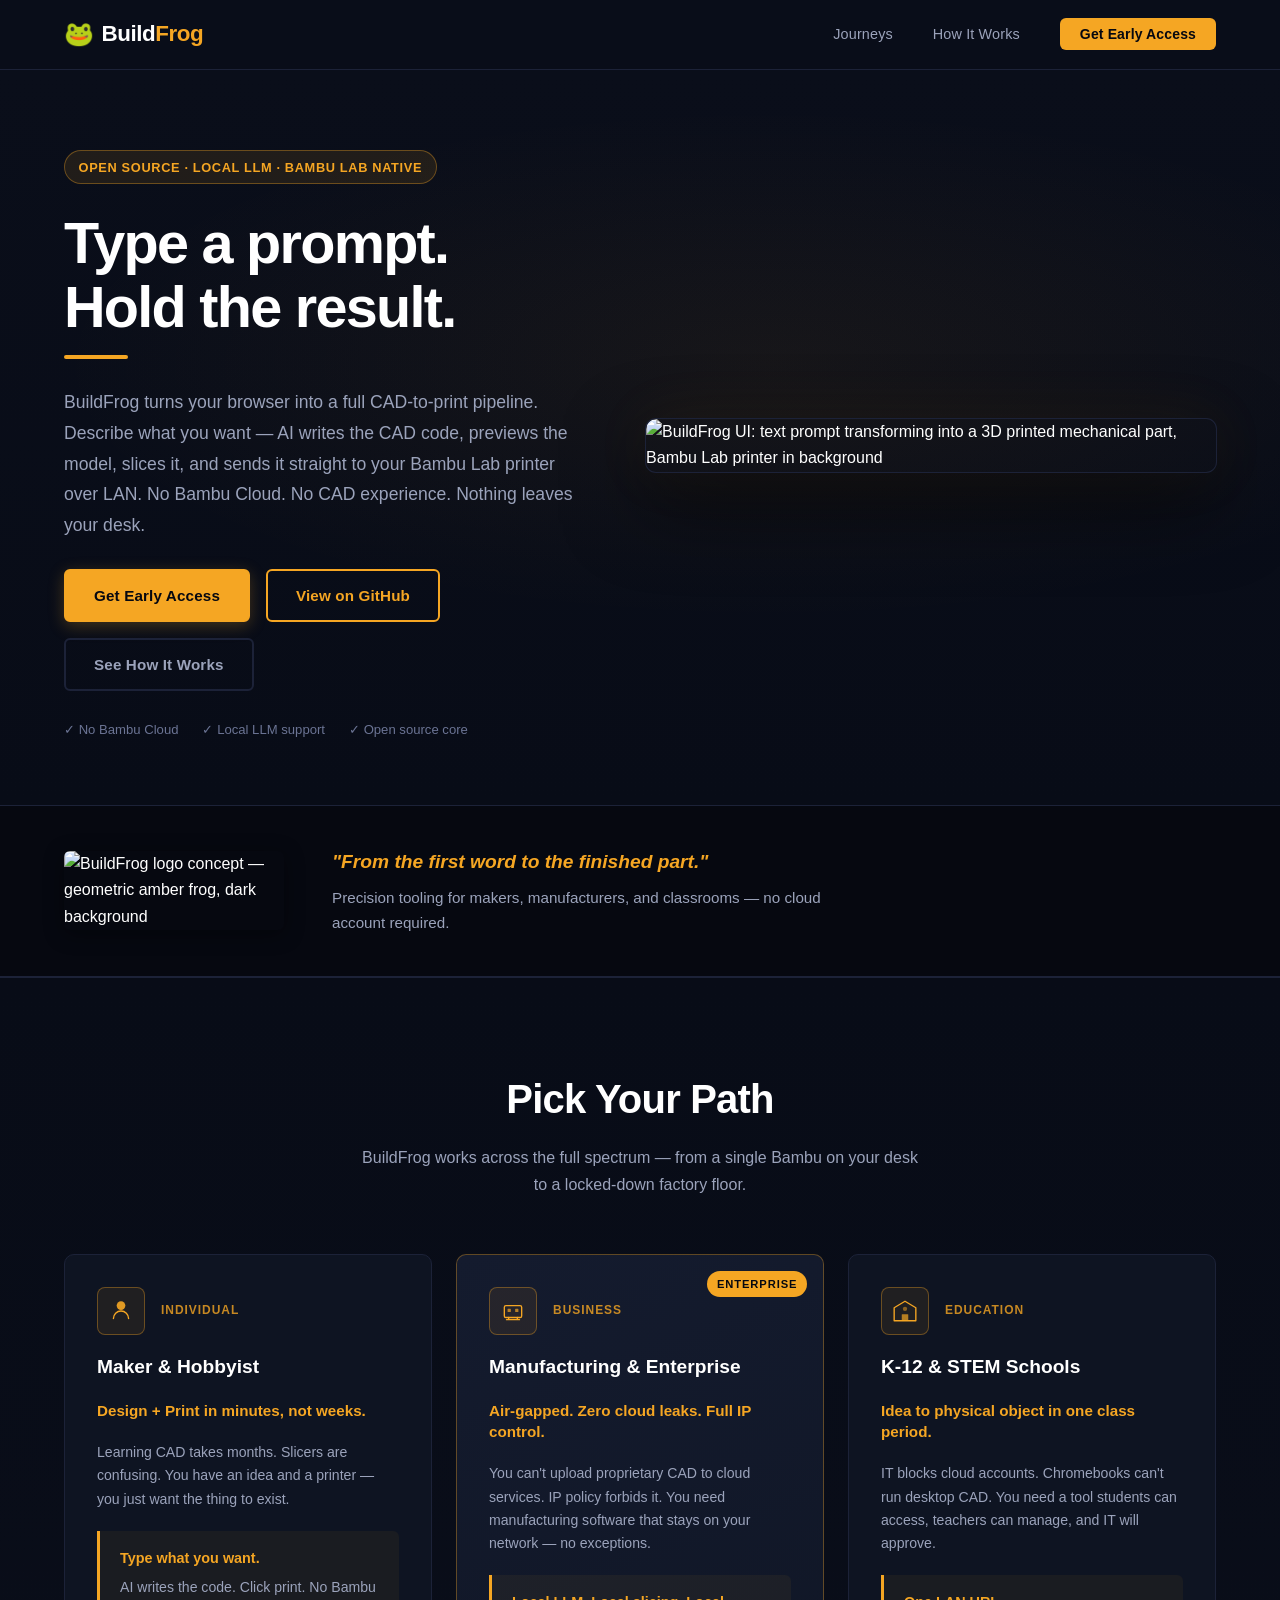
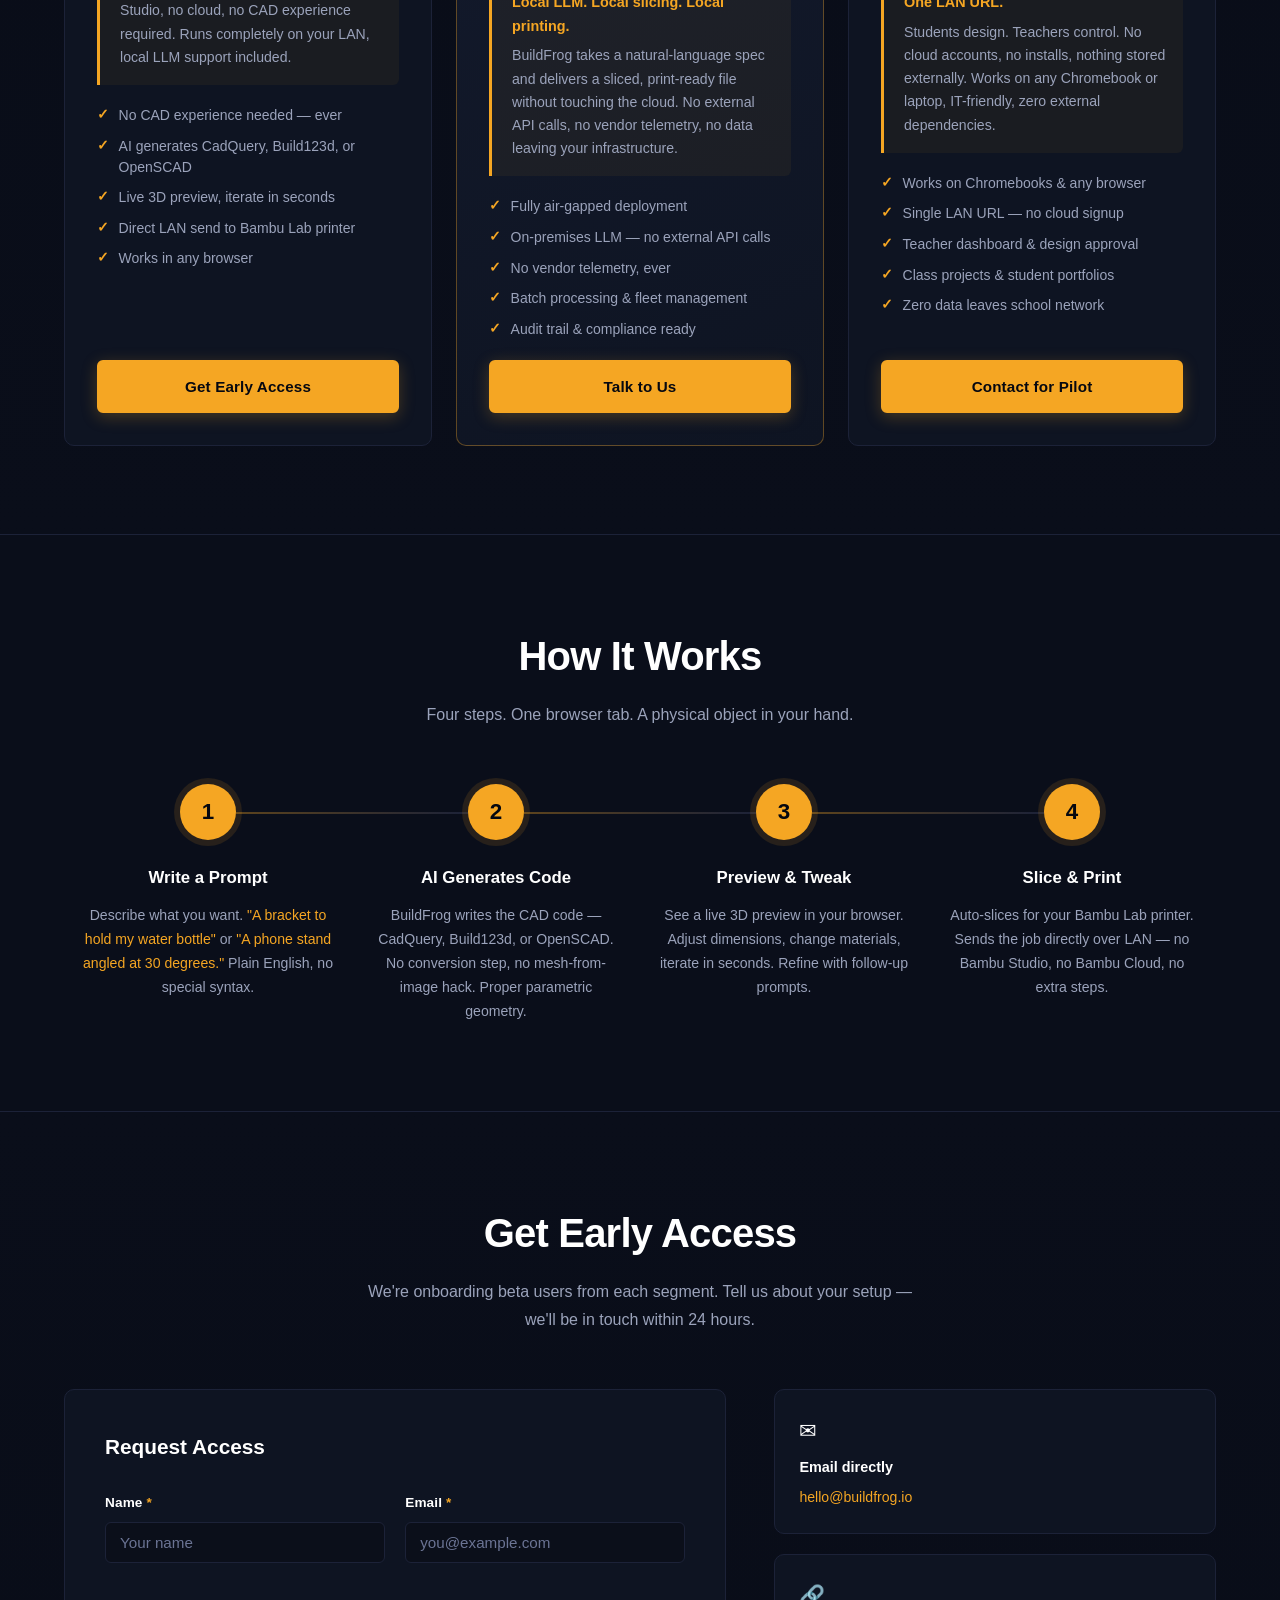
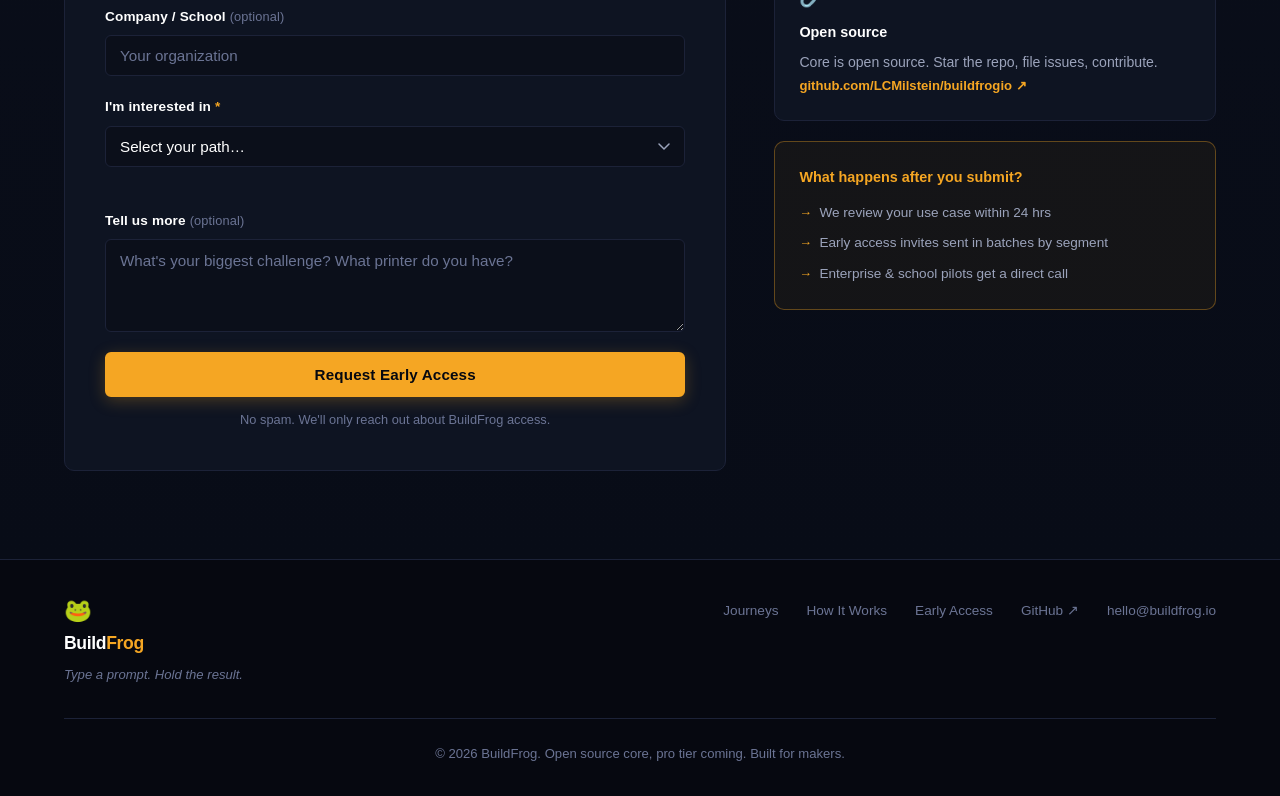
==== commit 45e66882: "Uncomment GitHub button now that repo is public" ====
--- a/landing/index.html
+++ b/landing/index.html
@@ -46,7 +46,7 @@
                 <div class="hero-cta">
                     <a href="#contact" class="btn btn-primary">Get Early Access</a>
                     <!-- TODO: Replace with public GitHub repo URL -->
-                    <!-- <a href="https://github.com/LCMilstein/buildfrogio" class="btn btn-secondary" target="_blank" rel="noopener noreferrer">View on GitHub</a> -->
+                    <a href="https://github.com/LCMilstein/buildfrogio" class="btn btn-secondary" target="_blank" rel="noopener noreferrer">View on GitHub</a>
                     <a href="#how-it-works" class="btn btn-ghost">See How It Works</a>
                 </div>
                 <div class="hero-trust">
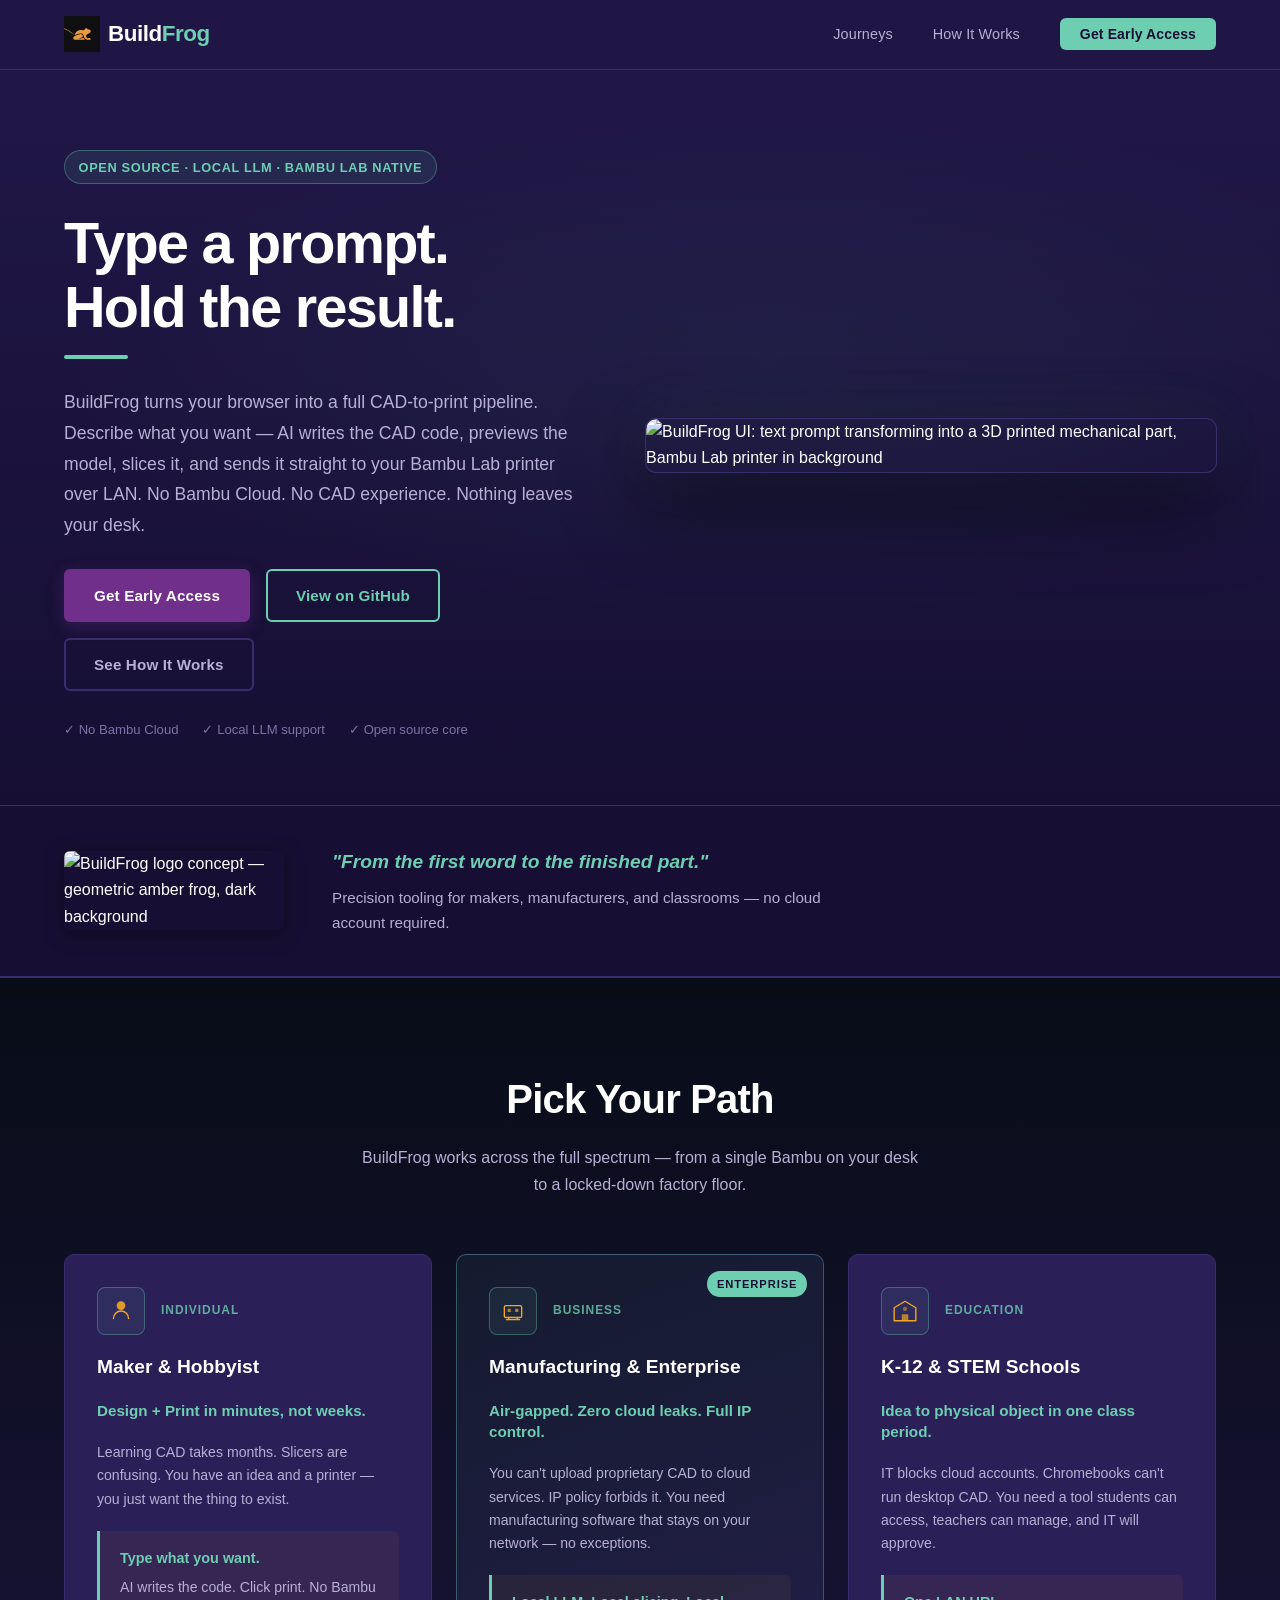
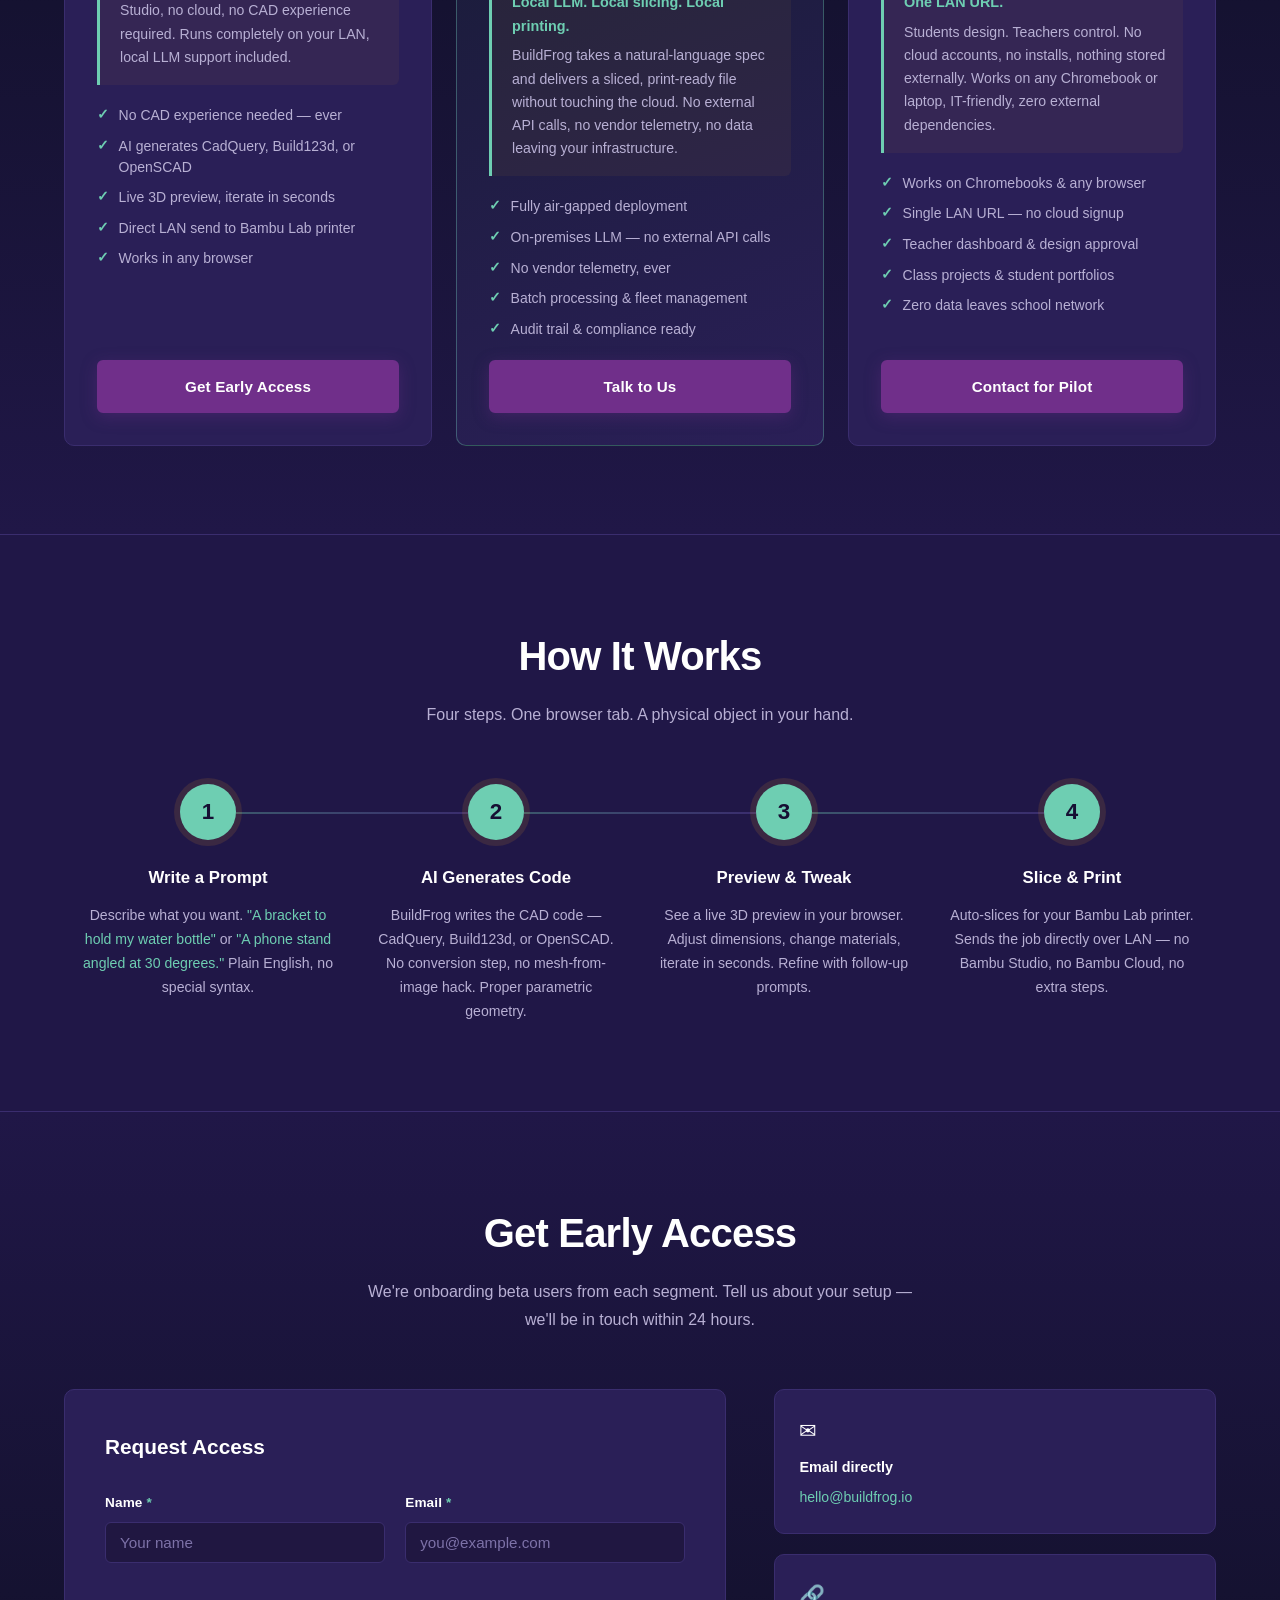
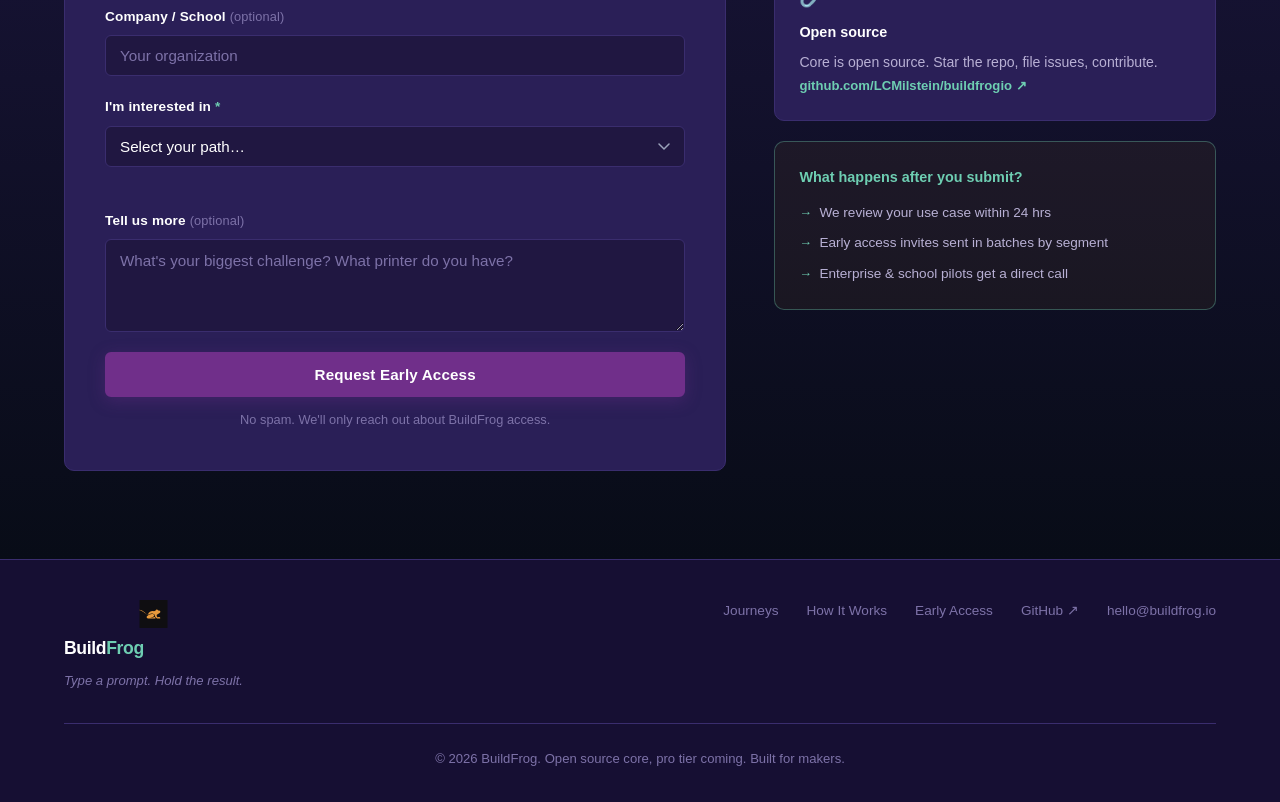
==== commit a52ee9ce: "Replace frog emoji with SVG logo mark in navbar and footer" ====
--- a/landing/index.html
+++ b/landing/index.html
@@ -13,7 +13,7 @@
     <nav class="navbar" role="navigation" aria-label="Main navigation">
         <div class="container">
             <a href="#" class="logo" aria-label="BuildFrog home">
-                <span class="logo-frog">&#x1F438;</span>
+                <img src="buildfrog-logo.svg" alt="BuildFrog" style="height:36px;width:auto;">
                 <span class="logo-text">Build<span class="logo-accent">Frog</span></span>
             </a>
             <ul class="nav-links">
@@ -315,7 +315,7 @@
         <div class="container">
             <div class="footer-inner">
                 <div class="footer-brand">
-                    <span class="logo-frog">&#x1F438;</span>
+                    <img src="buildfrog-logo.svg" alt="BuildFrog" style="height:28px;width:auto;">
                     <span class="footer-logo-text">Build<span class="logo-accent">Frog</span></span>
                     <p class="footer-tagline">Type a prompt. Hold the result.</p>
                 </div>
--- a/landing/style.css
+++ b/landing/style.css
@@ -10,18 +10,20 @@
 }
 
 :root {
-    --amber: #F5A623;
-    --amber-dark: #d4891a;
-    --amber-light: #ffc55e;
-    --dark-bg: #0a0e1a;
-    --darker-bg: #060810;
-    --card-bg: #0e1422;
-    --card-bg-hover: #121929;
+    --amber: #6ECEB2;
+    --amber-dark: #4aab90;
+    --amber-light: #93deca;
+    --dark-bg: #201747;
+    --darker-bg: #160f33;
+    --card-bg: #2a1f57;
+    --card-bg-hover: #32256a;
     --text-primary: #ffffff;
-    --text-secondary: #9ba3bb;
-    --text-muted: #6b7494;
-    --border: #1c2238;
-    --border-amber: rgba(245, 166, 35, 0.35);
+    --text-secondary: #b8b0d4;
+    --text-muted: #7d72a8;
+    --border: #3a2d6e;
+    --border-amber: rgba(110, 206, 178, 0.35);
+    --accent-purple: #702F8A;
+    --accent-purple-dark: #561f6e;
     --transition: all 0.25s ease;
     --radius: 10px;
     --radius-sm: 6px;
@@ -52,7 +54,7 @@
 .navbar {
     position: sticky;
     top: 0;
-    background: rgba(10, 14, 26, 0.92);
+    background: rgba(32, 23, 71, 0.92);
     backdrop-filter: blur(12px);
     -webkit-backdrop-filter: blur(12px);
     border-bottom: 1px solid var(--border);
@@ -176,8 +178,8 @@
 
 .hero {
     padding: 5rem 0 4rem;
-    background: radial-gradient(ellipse 80% 50% at 60% 40%, rgba(245, 166, 35, 0.06) 0%, transparent 70%),
-                linear-gradient(180deg, #0a0e1a 0%, #080c17 100%);
+    background: radial-gradient(ellipse 80% 50% at 60% 40%, rgba(110, 206, 178, 0.06) 0%, transparent 70%),
+                linear-gradient(180deg, #201747 0%, #160f33 100%);
     overflow: hidden;
 }
 
@@ -198,7 +200,7 @@
     display: inline-flex;
     align-items: center;
     gap: 0.5rem;
-    background: rgba(245, 166, 35, 0.1);
+    background: rgba(110, 206, 178, 0.1);
     border: 1px solid var(--border-amber);
     color: var(--amber);
     font-size: 0.8rem;
@@ -262,7 +264,7 @@
     box-shadow:
         0 0 0 1px var(--border),
         0 30px 80px rgba(0, 0, 0, 0.6),
-        0 0 60px rgba(245, 166, 35, 0.08);
+        0 0 60px rgba(110, 206, 178, 0.08);
 }
 
 .hero-image img {
@@ -332,16 +334,16 @@
 }
 
 .btn-primary {
-    background: var(--amber);
-    color: var(--darker-bg);
-    border-color: var(--amber);
-    box-shadow: 0 4px 16px rgba(245, 166, 35, 0.25);
+    background: var(--accent-purple);
+    color: #ffffff;
+    border-color: var(--accent-purple);
+    box-shadow: 0 4px 16px rgba(112, 47, 138, 0.35);
 }
 
 .btn-primary:hover {
-    background: var(--amber-light);
-    border-color: var(--amber-light);
-    box-shadow: 0 6px 24px rgba(245, 166, 35, 0.4);
+    background: var(--accent-purple-dark);
+    border-color: var(--accent-purple-dark);
+    box-shadow: 0 6px 24px rgba(112, 47, 138, 0.5);
     transform: translateY(-2px);
 }
 
@@ -361,7 +363,7 @@
 }
 
 .btn-secondary:hover {
-    background: rgba(245, 166, 35, 0.1);
+    background: rgba(110, 206, 178, 0.1);
     transform: translateY(-2px);
 }
 
@@ -494,7 +496,7 @@
     width: 48px;
     height: 48px;
     flex-shrink: 0;
-    background: rgba(245, 166, 35, 0.08);
+    background: rgba(110, 206, 178, 0.08);
     border: 1px solid var(--border-amber);
     border-radius: 8px;
     display: flex;
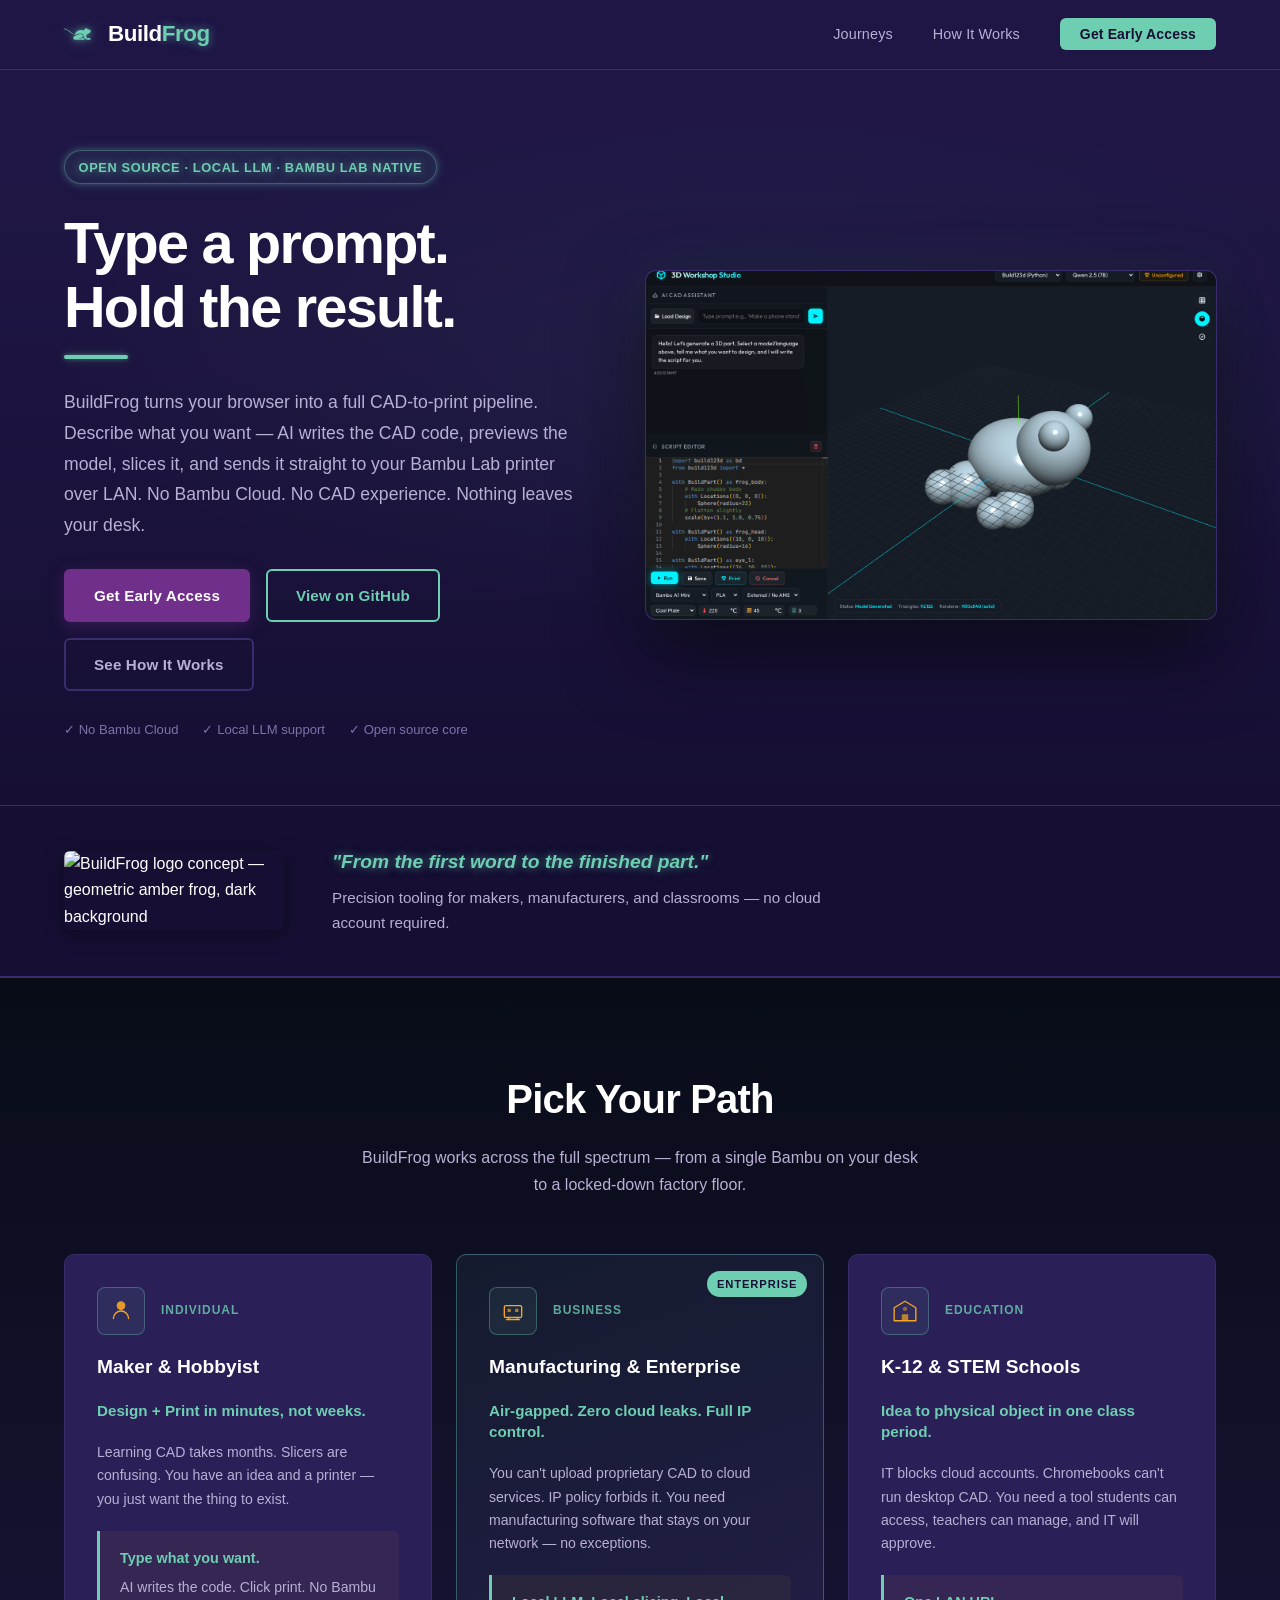
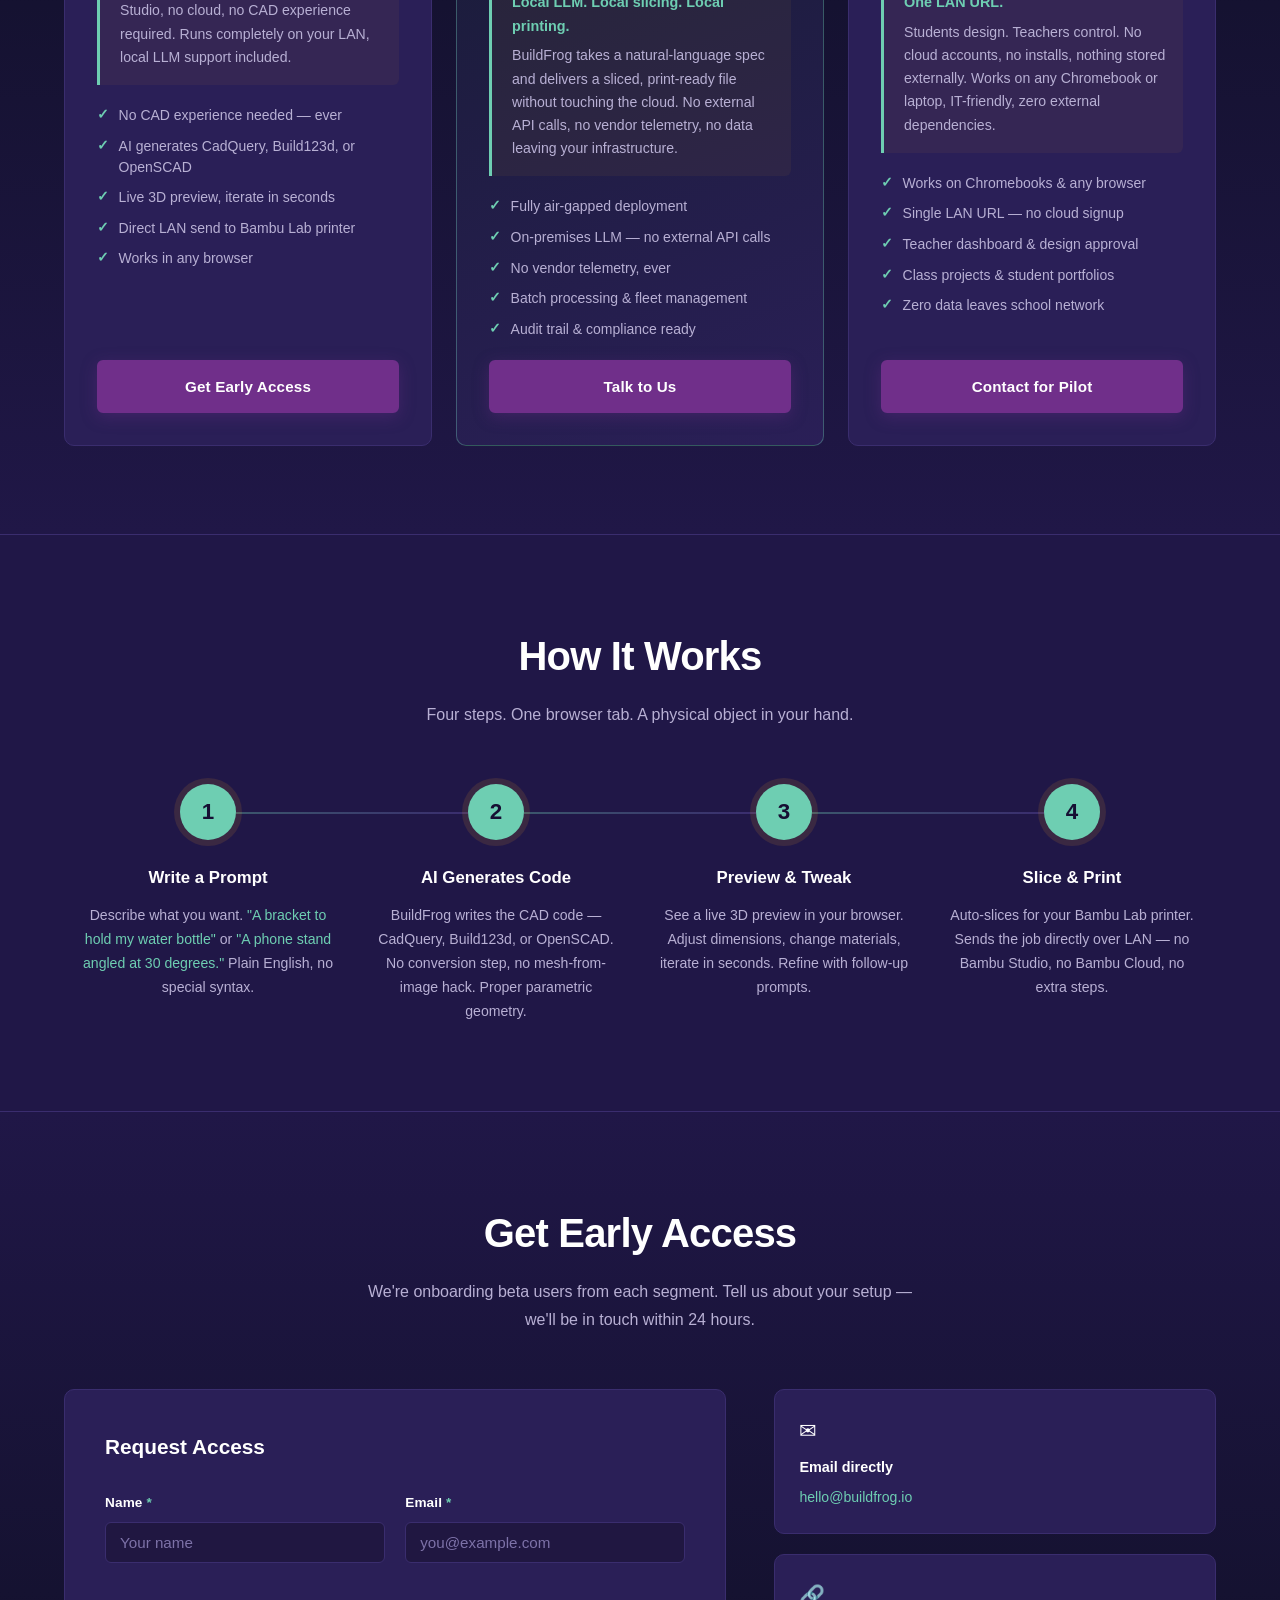
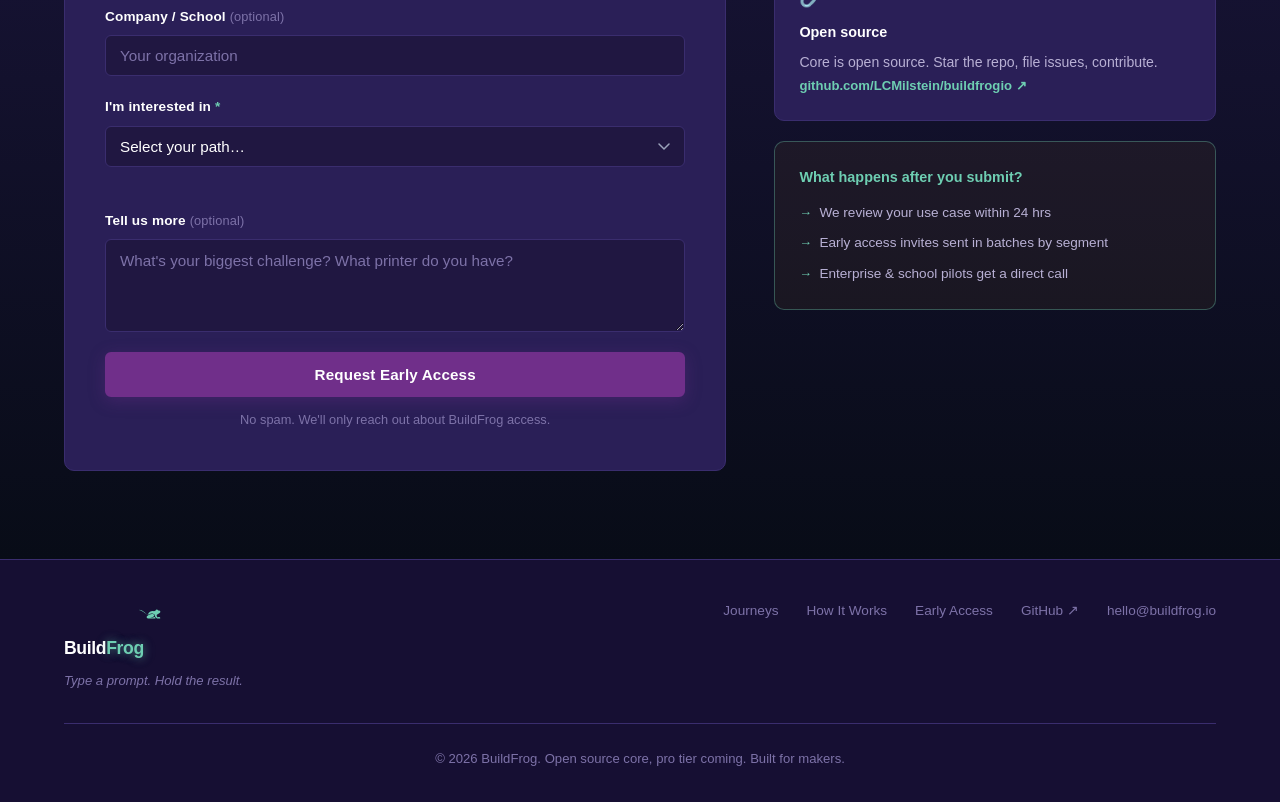
==== commit 92902ed5: "Replace Fal hero image with real Studio screenshot (frog model)" ====
--- a/landing/index.html
+++ b/landing/index.html
@@ -57,8 +57,8 @@
             </div>
             <div class="hero-image">
                 <img
-                    src="https://v3b.fal.media/files/b/0a9d69f2/C8vkOnry73rWMumjMCuA2.jpg"
-                    alt="BuildFrog UI: text prompt transforming into a 3D printed mechanical part, Bambu Lab printer in background"
+                    src="studio-screenshot.png"
+                    alt="BuildFrog Studio: AI-generated frog 3D model ready to print, with code editor and live preview"
                     loading="eager"
                 />
             </div>
--- a/landing/style.css
+++ b/landing/style.css
@@ -27,6 +27,9 @@
     --transition: all 0.25s ease;
     --radius: 10px;
     --radius-sm: 6px;
+    --glow-teal: 0 0 4px rgba(110, 206, 178, 0.5), 0 0 12px rgba(110, 206, 178, 0.25);
+    --glow-teal-text: 0 0 8px rgba(110, 206, 178, 0.5), 0 0 16px rgba(110, 206, 178, 0.2);
+    --glow-teal-border: 0 0 6px rgba(110, 206, 178, 0.3), 0 0 14px rgba(110, 206, 178, 0.15);
 }
 
 html {
@@ -85,8 +88,13 @@
     line-height: 1;
 }
 
+.logo img {
+    filter: drop-shadow(0 0 3px rgba(110, 206, 178, 0.6)) drop-shadow(0 0 8px rgba(110, 206, 178, 0.25));
+}
+
 .logo-accent {
     color: var(--amber);
+    text-shadow: var(--glow-teal-text);
 }
 
 .nav-links {
@@ -200,7 +208,7 @@
     display: inline-flex;
     align-items: center;
     gap: 0.5rem;
-    background: rgba(110, 206, 178, 0.1);
+    background: rgba(110, 206, 178, 0.08);
     border: 1px solid var(--border-amber);
     color: var(--amber);
     font-size: 0.8rem;
@@ -209,6 +217,8 @@
     text-transform: uppercase;
     padding: 0.35rem 0.85rem;
     border-radius: 100px;
+    box-shadow: var(--glow-teal-border);
+    text-shadow: var(--glow-teal-text);
     width: fit-content;
 }
 
@@ -227,6 +237,7 @@
     height: 4px;
     background: var(--amber);
     margin-top: 1rem;
+    box-shadow: var(--glow-teal);
     border-radius: 2px;
 }
 
@@ -305,6 +316,7 @@
     color: var(--amber);
     font-style: italic;
     margin-bottom: 0.5rem;
+    text-shadow: var(--glow-teal-text);
 }
 
 .brand-strip-sub {
